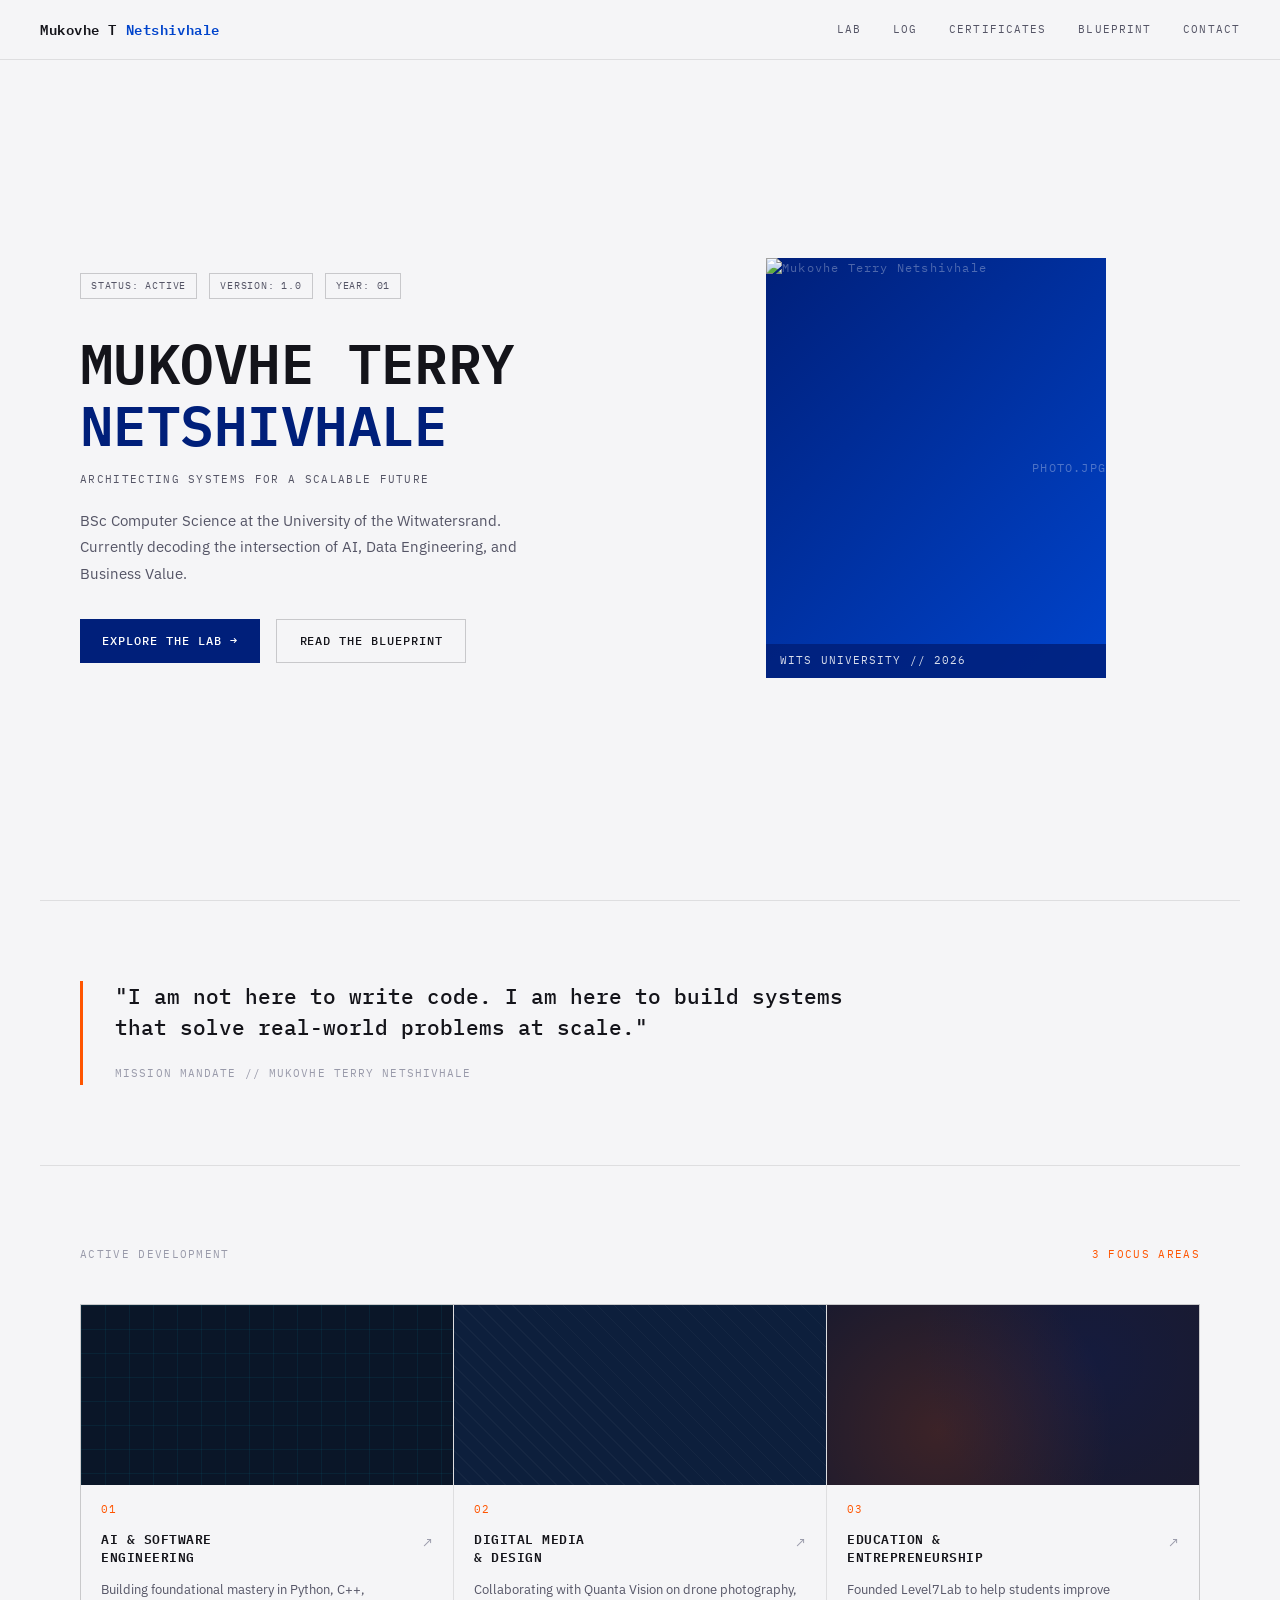
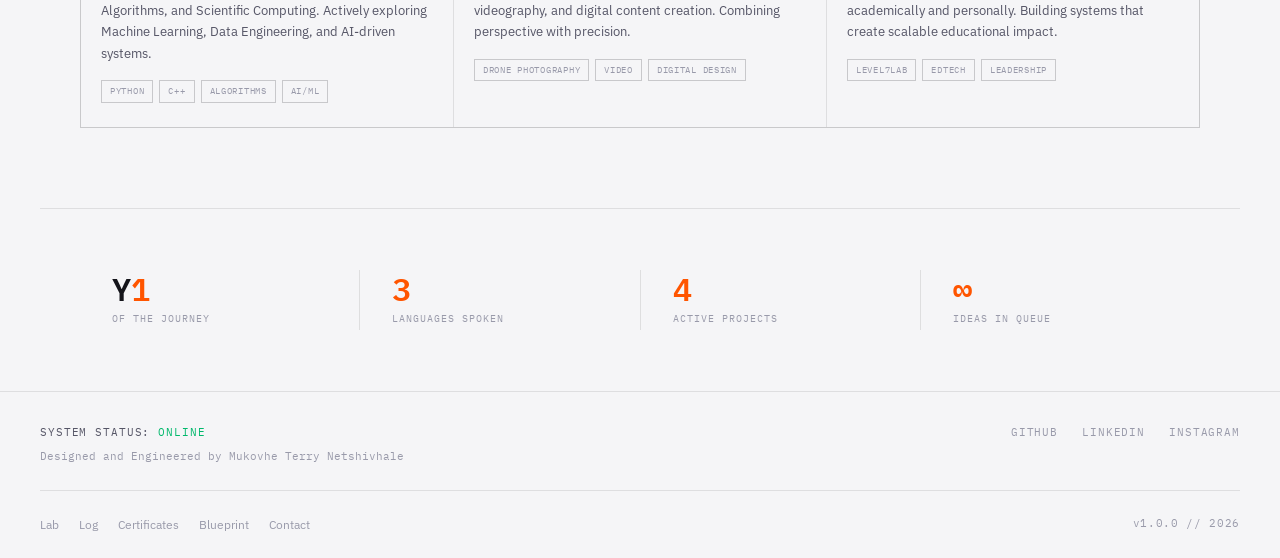
==== terrynets.github.io-main/index.html @ eef36e8f "Add files via upload" ====
<!DOCTYPE html>
<html lang="en">
<head>
<meta charset="UTF-8"/>
<meta name="viewport" content="width=device-width, initial-scale=1.0"/>
<title>Mukovhe Terry Netshivhale | Computer Science Student at Wits | AI &amp; Systems</title>
<meta name="description" content="Mukovhe Terry Netshivhale is a BSc Computer Science student at Wits University (Johannesburg) working on AI, data engineering and software engineering, and founder of the education initiative Level7Lab. Portfolio, certificates and projects."/>
<meta name="author" content="Mukovhe Terry Netshivhale"/>
<meta name="robots" content="index,follow,max-image-preview:large,max-snippet:-1,max-video-preview:-1"/>
<link rel="canonical" href="https://terrynets.github.io/"/>
<link rel="icon" href="favicon.svg" type="image/svg+xml"/>
<link rel="icon" href="favicon.ico" sizes="48x48"/>
<meta property="og:type" content="profile"/>
<meta property="og:site_name" content="Mukovhe Terry Netshivhale"/>
<meta property="og:title" content="Mukovhe Terry Netshivhale | Computer Science Student at Wits | AI &amp; Systems"/>
<meta property="og:description" content="Mukovhe Terry Netshivhale is a BSc Computer Science student at Wits University (Johannesburg) working on AI, data engineering and software engineering, and founder of the education initiative Level7Lab. Portfolio, certificates and projects."/>
<meta property="og:url" content="https://terrynets.github.io/"/>
<meta property="og:image" content="https://i.imgur.com/zWP3Snd.jpeg"/>
<meta property="og:image:alt" content="Portrait of Mukovhe Terry Netshivhale"/>
<meta property="og:locale" content="en_ZA"/>
<meta name="twitter:card" content="summary"/>
<meta name="twitter:title" content="Mukovhe Terry Netshivhale | Computer Science Student at Wits | AI &amp; Systems"/>
<meta name="twitter:description" content="Mukovhe Terry Netshivhale is a BSc Computer Science student at Wits University (Johannesburg) working on AI, data engineering and software engineering, and founder of the education initiative Level7Lab. Portfolio, certificates and projects."/>
<meta name="twitter:image" content="https://i.imgur.com/zWP3Snd.jpeg"/>
<script type="application/ld+json">
{
 "@context": "https://schema.org",
 "@graph": [
  {
   "@type": "WebSite",
   "@id": "https://terrynets.github.io/#website",
   "url": "https://terrynets.github.io/",
   "name": "Mukovhe Terry Netshivhale",
   "alternateName": [
    "terrynets",
    "Mukovhe Netshivhale"
   ],
   "inLanguage": "en",
   "publisher": {
    "@id": "https://terrynets.github.io/#person"
   },
   "author": {
    "@id": "https://terrynets.github.io/#person"
   }
  },
  {
   "@type": "ProfilePage",
   "@id": "https://terrynets.github.io/#webpage",
   "url": "https://terrynets.github.io/",
   "name": "Mukovhe Terry Netshivhale | Computer Science Student at Wits | AI & Systems",
   "dateModified": "2026-11-08",
   "isPartOf": {
    "@id": "https://terrynets.github.io/#website"
   },
   "mainEntity": {
    "@id": "https://terrynets.github.io/#person"
   },
   "inLanguage": "en"
  },
  {
   "@type": "Person",
   "@id": "https://terrynets.github.io/#person",
   "name": "Mukovhe Terry Netshivhale",
   "givenName": "Mukovhe",
   "additionalName": "Terry",
   "familyName": "Netshivhale",
   "alternateName": [
    "Mukovhe Netshivhale",
    "Terry Netshivhale",
    "Mukovhe T Netshivhale",
    "terrynets"
   ],
   "url": "https://terrynets.github.io/",
   "image": "https://i.imgur.com/zWP3Snd.jpeg",
   "email": "mailto:terrynets.m@outlook.com",
   "jobTitle": "Computer Science student and founder of Level7Lab",
   "description": "Mukovhe Terry Netshivhale is a BSc Computer Science student at the University of the Witwatersrand (Wits), Johannesburg, focused on AI, data engineering, software engineering and educational technology. He is the founder of Level7Lab.",
   "homeLocation": {
    "@type": "Place",
    "address": {
     "@type": "PostalAddress",
     "addressLocality": "Johannesburg",
     "addressCountry": "ZA"
    }
   },
   "nationality": {
    "@type": "Country",
    "name": "South Africa"
   },
   "knowsLanguage": [
    "English",
    "Setswana"
   ],
   "alumniOf": [
    {
     "@type": "CollegeOrUniversity",
     "name": "University of the Witwatersrand",
     "alternateName": "Wits University",
     "url": "https://www.wits.ac.za/"
    },
    {
     "@type": "HighSchool",
     "name": "Meriti Secondary School"
    }
   ],
   "knowsAbout": [
    "Artificial intelligence",
    "Machine learning",
    "Data engineering",
    "Python",
    "C++",
    "Algorithms",
    "Scientific computing",
    "Prompt engineering",
    "Educational technology",
    "Entrepreneurship",
    "Drone photography",
    "Videography",
    "Digital design"
   ],
   "sameAs": [
    "https://www.linkedin.com/in/mukovhe-netshivhale-447b65428/",
    "https://github.com/terrynets",
    "https://instagram.com/terrynets"
   ],
   "worksFor": {
    "@id": "https://terrynets.github.io/#level7lab"
   }
  },
  {
   "@type": "Organization",
   "@id": "https://terrynets.github.io/#level7lab",
   "name": "Level7Lab",
   "url": "https://level7labs.tech/",
   "description": "An educational and motivational initiative founded by Mukovhe Terry Netshivhale to help students improve academically and personally.",
   "founder": {
    "@id": "https://terrynets.github.io/#person"
   },
   "sameAs": [
    "https://tiktok.com/@level7lab"
   ]
  }
 ]
}
</script>
<link rel="preconnect" href="https://fonts.googleapis.com">
<link rel="preconnect" href="https://fonts.gstatic.com" crossorigin>
<link href="https://fonts.googleapis.com/css2?family=IBM+Plex+Mono:wght@300;400;500;600&family=IBM+Plex+Sans:wght@300;400;500;600&display=swap" rel="stylesheet">
<link rel="stylesheet" href="style.css"/>
</head>
<body>

<nav class="nav">
  <a href="index.html" class="nav-brand">Mukovhe T <span>Netshivhale</span></a>
  <div class="nav-links">
    <a href="lab.html" class="nav-link">LAB</a>
    <a href="log.html" class="nav-link">LOG</a>
    <a href="certificates.html" class="nav-link">CERTIFICATES</a>
    <a href="blueprint.html" class="nav-link">BLUEPRINT</a>
    <a href="contact.html" class="nav-link">CONTACT</a>
  </div>
  <button class="mobile-toggle" onclick="toggleMenu()">☰</button>
</nav>
<div class="mobile-menu" id="mobileMenu">
  <a href="lab.html">LAB</a>
  <a href="log.html">LOG</a>
  <a href="certificates.html">CERTIFICATES</a>
  <a href="blueprint.html">BLUEPRINT</a>
  <a href="contact.html">CONTACT</a>
</div>

<main>
  <!-- HERO -->
  <section class="hero">
    <div class="hero-left">
      <div class="status-bar">
        <span class="status-tag">STATUS: ACTIVE</span>
        <span class="status-tag">VERSION: 1.0</span>
        <span class="status-tag">YEAR: 01</span>
      </div>
      <h1 class="hero-name">
        MUKOVHE TERRY<br>
        <span class="name-accent">NETSHIVHALE</span>
      </h1>
      <p class="hero-tagline">ARCHITECTING SYSTEMS FOR A SCALABLE FUTURE</p>
      <p class="hero-desc">BSc Computer Science at the University of the Witwatersrand. Currently decoding the intersection of AI, Data Engineering, and Business Value.</p>
      <div class="hero-ctas">
        <a href="lab.html" class="btn-primary">EXPLORE THE LAB →</a>
        <a href="blueprint.html" class="btn-outline">READ THE BLUEPRINT</a>
      </div>
    </div>
    <div class="hero-right">
      <div class="photo-frame">
        <img src="https://i.imgur.com/zWP3Snd.jpeg" alt="Mukovhe Terry Netshivhale" class="hero-photo" onerror="this.parentElement.classList.add('photo-placeholder')"/>
        <div class="photo-label">WITS UNIVERSITY // 2026</div>
      </div>
    </div>
  </section>

  <!-- MISSION -->
  <section class="mission reveal">
    <div class="mission-quote">
      <blockquote>"I am not here to write code. I am here to build systems that solve real-world problems at scale."</blockquote>
      <cite>MISSION MANDATE // MUKOVHE TERRY NETSHIVHALE</cite>
    </div>
  </section>

  <!-- FOCUS AREAS -->
  <section class="focus reveal">
    <div class="section-header">
      <span class="section-label">ACTIVE DEVELOPMENT</span>
      <span class="section-label orange">3 FOCUS AREAS</span>
    </div>
    <div class="focus-grid">
      <div class="focus-card">
        <div class="focus-img" style="background-image: url('./images/ai-engineering.jpg'); background-size: cover; background-position: center; background-color: #0a1628;">
          <div class="circuit-bg"></div>
        </div>
        <div class="focus-num orange">01</div>
        <div class="focus-content">
          <div class="focus-title-row">
            <h3>AI &amp; SOFTWARE<br>ENGINEERING</h3>
            <span class="arrow">↗</span>
          </div>
          <p>Building foundational mastery in Python, C++, Algorithms, and Scientific Computing. Actively exploring Machine Learning, Data Engineering, and AI-driven systems.</p>
          <div class="tags">
            <span class="tag">PYTHON</span>
            <span class="tag">C++</span>
            <span class="tag">ALGORITHMS</span>
            <span class="tag">AI/ML</span>
          </div>
        </div>
      </div>
      <div class="focus-card">
        <div class="focus-img" style="background-image: url('./images/digital-media.jpg'); background-size: cover; background-position: center; background-color: #0d1f3c;">
          <div class="grid-bg"></div>
        </div>
        <div class="focus-num orange">02</div>
        <div class="focus-content">
          <div class="focus-title-row">
            <h3>DIGITAL MEDIA<br>&amp; DESIGN</h3>
            <span class="arrow">↗</span>
          </div>
          <p>Collaborating with Quanta Vision on drone photography, videography, and digital content creation. Combining perspective with precision.</p>
          <div class="tags">
            <span class="tag">DRONE PHOTOGRAPHY</span>
            <span class="tag">VIDEO</span>
            <span class="tag">DIGITAL DESIGN</span>
          </div>
        </div>
      </div>
      <div class="focus-card">
        <div class="focus-img" style="background-image: url('./images/education-entrepreneurship.jpg'); background-size: cover; background-position: center; background-color: #1a1a2e;">
          <div class="network-bg"></div>
        </div>
        <div class="focus-num orange">03</div>
        <div class="focus-content">
          <div class="focus-title-row">
            <h3>EDUCATION &amp;<br>ENTREPRENEURSHIP</h3>
            <span class="arrow">↗</span>
          </div>
          <p>Founded Level7Lab to help students improve academically and personally. Building systems that create scalable educational impact.</p>
          <div class="tags">
            <span class="tag">LEVEL7LAB</span>
            <span class="tag">EDTECH</span>
            <span class="tag">LEADERSHIP</span>
          </div>
        </div>
      </div>
    </div>
  </section>

  <!-- QUICK STATS -->
  <section class="stats reveal">
    <div class="stat-item">
      <div class="stat-num">Y<span class="orange">1</span></div>
      <div class="stat-label">OF THE JOURNEY</div>
    </div>
    <div class="stat-divider"></div>
    <div class="stat-item">
      <div class="stat-num"><span class="orange">3</span></div>
      <div class="stat-label">LANGUAGES SPOKEN</div>
    </div>
    <div class="stat-divider"></div>
    <div class="stat-item">
      <div class="stat-num"><span class="orange">4</span></div>
      <div class="stat-label">ACTIVE PROJECTS</div>
    </div>
    <div class="stat-divider"></div>
    <div class="stat-item">
      <div class="stat-num"><span class="orange">∞</span></div>
      <div class="stat-label">IDEAS IN QUEUE</div>
    </div>
  </section>
</main>

<footer class="footer">
  <div class="footer-top">
    <div class="footer-status">
      <span class="system-status">SYSTEM STATUS: <span class="online">ONLINE</span></span>
      <span class="footer-credit">Designed and Engineered by Mukovhe Terry Netshivhale</span>
    </div>
    <div class="footer-socials">
      <a href="https://github.com/terrynets" target="_blank" rel="noopener">GITHUB</a>
      <a href="https://www.linkedin.com/in/mukovhe-netshivhale-447b65428/" target="_blank" rel="noopener">LINKEDIN</a>
      <a href="https://instagram.com/terrynets" target="_blank" rel="noopener">INSTAGRAM</a>
    </div>
  </div>
  <div class="footer-bottom">
    <div class="footer-nav">
      <a href="lab.html">Lab</a>
      <a href="log.html">Log</a>
      <a href="certificates.html">Certificates</a>
      <a href="blueprint.html">Blueprint</a>
      <a href="contact.html">Contact</a>
    </div>
    <span class="footer-version">v1.0.0 // 2026</span>
  </div>
</footer>

<script src="main.js"></script>
</body>
</html>
---- terrynets.github.io-main/style.css ----
/* ==========================================
   MTN // DIGITAL HEADQUARTERS — STYLESHEET
   Terry Netshivhale · terrynets.github.io
   ========================================== */

:root {
  --bg: #f5f5f7;
  --surface: #ffffff;
  --surface2: #eef0f3;
  --border: rgba(20,20,26,0.1);
  --border-strong: rgba(20,20,26,0.2);
  --text: #14141a;
  --text-muted: #555566;
  --text-dim: #999aaa;
  --orange: #ff5500;
  --blue: #001f7a;
  --blue-mid: #0044cc;
  --green: #00b86b;
  --font-mono: 'IBM Plex Mono', monospace;
  --font-sans: 'IBM Plex Sans', sans-serif;
}

*, *::before, *::after { box-sizing: border-box; margin: 0; padding: 0; }
html { scroll-behavior: smooth; }

body {
  background: var(--bg);
  color: var(--text);
  font-family: var(--font-sans);
  font-size: 16px;
  line-height: 1.6;
  overflow-x: hidden;
}

/* ========== NAV ========== */
.nav {
  position: fixed;
  top: 0; left: 0; right: 0;
  z-index: 100;
  background: rgba(245,245,247,0.92);
  backdrop-filter: blur(12px);
  border-bottom: 1px solid var(--border);
  padding: 0 2.5rem;
  height: 60px;
  display: flex;
  align-items: center;
  justify-content: space-between;
}

.nav-brand {
  font-family: var(--font-mono);
  font-size: 14px;
  font-weight: 600;
  color: var(--text);
  text-decoration: none;
  letter-spacing: 0.04em;
}
.nav-brand span { color: var(--blue-mid); }

.nav-links {
  display: flex;
  gap: 2rem;
  list-style: none;
}

.nav-link {
  font-family: var(--font-mono);
  font-size: 11px;
  color: var(--text-muted);
  text-decoration: none;
  letter-spacing: 0.1em;
  transition: color 0.2s;
}
.nav-link:hover, .nav-link.active { color: var(--text); }
.nav-link.active { border-bottom: 2px solid var(--orange); padding-bottom: 2px; }

.mobile-toggle {
  display: none;
  background: none;
  border: none;
  font-size: 20px;
  cursor: pointer;
  color: var(--text);
}

.mobile-menu {
  display: none;
  position: fixed;
  top: 60px; left: 0; right: 0;
  background: var(--surface);
  border-bottom: 1px solid var(--border);
  padding: 1.5rem 2.5rem;
  flex-direction: column;
  gap: 1.25rem;
  z-index: 99;
}
.mobile-menu.open { display: flex; }
.mobile-menu a {
  font-family: var(--font-mono);
  font-size: 13px;
  color: var(--text-muted);
  text-decoration: none;
  letter-spacing: 0.1em;
}

/* ========== HERO ========== */
.hero {
  min-height: 100vh;
  padding: 100px 2.5rem 4rem;
  max-width: 1200px;
  margin: 0 auto;
  display: grid;
  grid-template-columns: 1fr 1fr;
  gap: 4rem;
  align-items: center;
}

.status-bar {
  display: flex;
  gap: 0.75rem;
  flex-wrap: wrap;
  margin-bottom: 2rem;
}
.status-tag {
  font-family: var(--font-mono);
  font-size: 10px;
  padding: 4px 10px;
  border: 1px solid var(--border-strong);
  color: var(--text-muted);
  letter-spacing: 0.08em;
}

.hero-name {
  font-family: var(--font-mono);
  font-size: clamp(2rem, 5vw, 3.5rem);
  font-weight: 600;
  line-height: 1.1;
  letter-spacing: -0.01em;
  margin-bottom: 1rem;
}
.name-accent { color: var(--blue); }

.hero-tagline {
  font-family: var(--font-mono);
  font-size: 11px;
  color: var(--text-muted);
  letter-spacing: 0.12em;
  margin-bottom: 1.25rem;
}

.hero-desc {
  font-size: 15px;
  color: var(--text-muted);
  line-height: 1.75;
  max-width: 480px;
  margin-bottom: 2rem;
}

.hero-ctas {
  display: flex;
  gap: 1rem;
  flex-wrap: wrap;
}

.btn-primary {
  display: inline-flex;
  align-items: center;
  padding: 0.7rem 1.4rem;
  background: var(--blue);
  color: #fff;
  font-family: var(--font-mono);
  font-size: 12px;
  font-weight: 500;
  letter-spacing: 0.08em;
  text-decoration: none;
  border: none;
  cursor: pointer;
  transition: all 0.2s;
}
.btn-primary:hover { background: var(--blue-mid); transform: translateY(-2px); }

.btn-outline {
  display: inline-flex;
  align-items: center;
  padding: 0.7rem 1.4rem;
  background: transparent;
  color: var(--text);
  font-family: var(--font-mono);
  font-size: 12px;
  font-weight: 500;
  letter-spacing: 0.08em;
  text-decoration: none;
  border: 1px solid var(--border-strong);
  transition: all 0.2s;
}
.btn-outline:hover { border-color: var(--blue); color: var(--blue); }

/* PHOTO */
.hero-right { display: flex; justify-content: center; }
.photo-frame {
  position: relative;
  width: 340px;
  max-width: 100%;
}
.hero-photo {
  width: 100%;
  height: 420px;
  object-fit: cover;
  object-position: top;
  display: block;
  filter: grayscale(10%);
}
.photo-placeholder {
  width: 340px;
  height: 420px;
  background: linear-gradient(135deg, var(--blue), #0044cc);
  display: flex;
  align-items: center;
  justify-content: center;
  color: rgba(255,255,255,0.3);
  font-family: var(--font-mono);
  font-size: 12px;
  letter-spacing: 0.1em;
}
.photo-placeholder::after { content: 'PHOTO.JPG'; }
.photo-label {
  position: absolute;
  bottom: 0; left: 0; right: 0;
  background: rgba(0,31,122,0.85);
  color: rgba(255,255,255,0.85);
  font-family: var(--font-mono);
  font-size: 11px;
  letter-spacing: 0.1em;
  padding: 8px 14px;
}

/* ========== MISSION ========== */
.mission {
  border-top: 1px solid var(--border);
  padding: 5rem 2.5rem;
  max-width: 1200px;
  margin: 0 auto;
}
.mission-quote {
  border-left: 3px solid var(--orange);
  padding-left: 2rem;
  max-width: 800px;
}
.mission-quote blockquote {
  font-family: var(--font-mono);
  font-size: clamp(1rem, 2.5vw, 1.3rem);
  font-weight: 500;
  line-height: 1.5;
  color: var(--text);
  margin-bottom: 1rem;
}
.mission-quote cite {
  font-family: var(--font-mono);
  font-size: 11px;
  color: var(--text-dim);
  letter-spacing: 0.1em;
  font-style: normal;
}

/* ========== FOCUS ========== */
.focus {
  border-top: 1px solid var(--border);
  padding: 5rem 2.5rem;
  max-width: 1200px;
  margin: 0 auto;
}
.section-header {
  display: flex;
  justify-content: space-between;
  align-items: center;
  margin-bottom: 2.5rem;
}
.section-label {
  font-family: var(--font-mono);
  font-size: 11px;
  color: var(--text-dim);
  letter-spacing: 0.12em;
}
.section-label.orange { color: var(--orange); }

.focus-grid {
  display: grid;
  grid-template-columns: repeat(3, 1fr);
  gap: 1px;
  background: var(--border);
  border: 1px solid var(--border);
}

.focus-card {
  background: var(--bg);
  transition: background 0.2s;
  overflow: hidden;
}
.focus-card:hover { background: var(--surface); }

.focus-img {
  height: 180px;
  position: relative;
  overflow: hidden;
}
.circuit-bg {
  position: absolute;
  inset: 0;
  background-image:
    linear-gradient(rgba(0,229,255,0.06) 1px, transparent 1px),
    linear-gradient(90deg, rgba(0,229,255,0.06) 1px, transparent 1px);
  background-size: 24px 24px;
}
.grid-bg {
  position: absolute;
  inset: 0;
  background-image: repeating-linear-gradient(
    45deg, rgba(255,255,255,0.03) 0px, rgba(255,255,255,0.03) 1px,
    transparent 1px, transparent 12px
  );
}
.network-bg {
  position: absolute;
  inset: 0;
  background: radial-gradient(circle at 30% 70%, rgba(255,85,0,0.15) 0%, transparent 60%),
              radial-gradient(circle at 70% 30%, rgba(0,31,122,0.2) 0%, transparent 60%);
}

.focus-num {
  font-family: var(--font-mono);
  font-size: 11px;
  letter-spacing: 0.1em;
  padding: 1rem 1.25rem 0;
}
.focus-content { padding: 0.75rem 1.25rem 1.5rem; }
.focus-title-row {
  display: flex;
  justify-content: space-between;
  align-items: flex-start;
  margin-bottom: 0.75rem;
}
.focus-title-row h3 {
  font-family: var(--font-mono);
  font-size: 13px;
  font-weight: 600;
  letter-spacing: 0.04em;
  line-height: 1.4;
}
.arrow { color: var(--text-dim); font-size: 14px; margin-top: 2px; }
.focus-card:hover .arrow { color: var(--orange); }
.focus-content p {
  font-size: 13px;
  color: var(--text-muted);
  line-height: 1.65;
  margin-bottom: 1rem;
}

/* TAGS */
.tags { display: flex; flex-wrap: wrap; gap: 6px; }
.tag {
  font-family: var(--font-mono);
  font-size: 9px;
  padding: 3px 8px;
  border: 1px solid var(--border-strong);
  color: var(--text-dim);
  letter-spacing: 0.08em;
}

/* ========== STATS ========== */
.stats {
  border-top: 1px solid var(--border);
  padding: 3rem 2.5rem;
  max-width: 1200px;
  margin: 0 auto;
  display: flex;
  align-items: center;
  gap: 0;
}
.stat-item { flex: 1; padding: 1rem 2rem; }
.stat-divider { width: 1px; height: 60px; background: var(--border); }
.stat-num {
  font-family: var(--font-mono);
  font-size: 2rem;
  font-weight: 600;
  line-height: 1;
  margin-bottom: 0.4rem;
}
.stat-label {
  font-family: var(--font-mono);
  font-size: 10px;
  color: var(--text-dim);
  letter-spacing: 0.1em;
}

/* ========== PAGE COMMON ========== */
.page-main {
  padding-top: 80px;
  max-width: 1200px;
  margin: 0 auto;
  padding-left: 2.5rem;
  padding-right: 2.5rem;
  padding-bottom: 5rem;
}
.page-header {
  padding: 4rem 0 3rem;
  border-bottom: 1px solid var(--border);
  margin-bottom: 3rem;
}
.page-eyebrow {
  font-family: var(--font-mono);
  font-size: 11px;
  color: var(--orange);
  letter-spacing: 0.12em;
  margin-bottom: 0.75rem;
}
.page-title {
  font-family: var(--font-mono);
  font-size: clamp(2rem, 5vw, 3.5rem);
  font-weight: 600;
  letter-spacing: -0.01em;
  margin-bottom: 1rem;
}
.page-sub {
  font-size: 15px;
  color: var(--text-muted);
  max-width: 560px;
  line-height: 1.7;
}

/* ========== PROJECTS (LAB) ========== */
.projects {
  display: grid;
  grid-template-columns: 1fr 1fr;
  gap: 1px;
  background: var(--border);
  border: 1px solid var(--border);
  margin-bottom: 4rem;
}
.project-card {
  background: var(--bg);
  padding: 2rem;
  transition: background 0.2s;
}
.project-card:hover { background: var(--surface); }
.project-top {
  display: flex;
  align-items: center;
  gap: 8px;
  margin-bottom: 1rem;
}
.project-lang {
  font-family: var(--font-mono);
  font-size: 10px;
  letter-spacing: 0.1em;
  font-weight: 600;
}
.project-dot { color: var(--text-dim); }
.project-status {
  font-family: var(--font-mono);
  font-size: 10px;
  letter-spacing: 0.08em;
}
.project-status.in-progress { color: var(--text-dim); }
.project-status.active { color: var(--green); }
.project-arrow { margin-left: auto; color: var(--text-dim); font-size: 14px; }
.project-card:hover .project-arrow { color: var(--orange); }
.project-name {
  font-family: var(--font-mono);
  font-size: 14px;
  font-weight: 600;
  letter-spacing: 0.04em;
  margin-bottom: 0.75rem;
}
.project-desc {
  font-size: 13px;
  color: var(--text-muted);
  line-height: 1.65;
}

/* QUEUED */
.coming-next { margin-top: 1rem; }
.queued-list {
  border: 1px solid var(--border);
}
.queued-item {
  display: flex;
  align-items: center;
  gap: 1.5rem;
  padding: 1.1rem 1.5rem;
  border-bottom: 1px solid var(--border);
  transition: background 0.2s;
}
.queued-item:last-child { border-bottom: none; }
.queued-item:hover { background: var(--surface); }
.queued-num {
  font-family: var(--font-mono);
  font-size: 11px;
  color: var(--text-dim);
  min-width: 24px;
}
.queued-name {
  font-family: var(--font-mono);
  font-size: 13px;
  font-weight: 500;
  flex: 1;
}
.queued-tag {
  font-family: var(--font-mono);
  font-size: 10px;
  color: var(--text-dim);
  letter-spacing: 0.08em;
  padding: 2px 8px;
  border: 1px solid var(--border);
}

/* ========== LOG ========== */
.log-entries { display: flex; flex-direction: column; }
.log-entry {
  display: grid;
  grid-template-columns: 140px 1fr;
  gap: 2rem;
  padding: 2rem 0;
  border-bottom: 1px solid var(--border);
}
.log-entry:first-child { border-top: 1px solid var(--border); }
.log-date {
  font-family: var(--font-mono);
  font-size: 11px;
  color: var(--text-dim);
  letter-spacing: 0.08em;
  padding-top: 4px;
}
.log-title {
  font-family: var(--font-mono);
  font-size: 14px;
  font-weight: 600;
  letter-spacing: 0.02em;
  margin-bottom: 0.6rem;
}
.log-text {
  font-size: 14px;
  color: var(--text-muted);
  line-height: 1.75;
  margin-bottom: 0.75rem;
}

/* ========== BLUEPRINT ========== */
.blueprint-section { display: flex; flex-direction: column; gap: 2.5rem; }
.bp-block {
  border: 1px solid var(--border);
}
.bp-header {
  display: flex;
  justify-content: space-between;
  align-items: center;
  padding: 1rem 1.5rem;
  border-bottom: 1px solid var(--border);
  background: var(--surface2);
}
.bp-label {
  font-family: var(--font-mono);
  font-size: 11px;
  color: var(--text-dim);
  letter-spacing: 0.1em;
}
.bp-label.blue { color: var(--blue-mid); }
.module-list { }
.module-item {
  display: flex;
  align-items: center;
  padding: 0.9rem 1.5rem;
  border-bottom: 1px solid var(--border);
  gap: 1.25rem;
  transition: background 0.15s;
}
.module-item:last-child { border-bottom: none; }
.module-item:hover { background: var(--surface); }
.mod-num {
  font-family: var(--font-mono);
  font-size: 11px;
  color: var(--text-dim);
  min-width: 28px;
}
.mod-name {
  font-size: 14px;
  color: var(--text);
  flex: 1;
}
.mod-status {
  font-family: var(--font-mono);
  font-size: 10px;
  letter-spacing: 0.08em;
}
.mod-status.active { color: var(--orange); }
.mod-status.queued { color: var(--text-dim); }
.mod-status.exploring { color: var(--blue-mid); }

/* ========== CONTACT ========== */
.contact-section { }
.contact-grid {
  display: grid;
  grid-template-columns: 1fr 1fr;
  gap: 4rem;
  align-items: start;
}

.form-note {
  font-size: 13px;
  color: var(--text-muted);
  line-height: 1.7;
  margin-bottom: 1.75rem;
  padding: 1rem 1.25rem;
  border: 1px solid var(--border);
  background: var(--surface2);
  font-family: var(--font-mono);
}
.form-group { margin-bottom: 1.25rem; }
.form-label {
  display: block;
  font-family: var(--font-mono);
  font-size: 10px;
  color: var(--text-dim);
  letter-spacing: 0.1em;
  margin-bottom: 0.4rem;
}
.form-input {
  width: 100%;
  padding: 0.7rem 1rem;
  background: var(--surface);
  border: 1px solid var(--border-strong);
  color: var(--text);
  font-family: var(--font-sans);
  font-size: 14px;
  outline: none;
  transition: border-color 0.2s;
}
.form-input:focus { border-color: var(--blue); }
.form-select { appearance: none; cursor: pointer; }
.form-textarea { resize: vertical; min-height: 120px; }
.send-btn {
  width: 100%;
  justify-content: center;
  font-size: 13px;
  padding: 1rem;
  margin-top: 0.5rem;
}
.form-disclaimer {
  font-family: var(--font-mono);
  font-size: 10px;
  color: var(--text-dim);
  line-height: 1.6;
  margin-top: 0.75rem;
  letter-spacing: 0.04em;
}

.contact-links {
  border: 1px solid var(--border);
  margin-bottom: 1.5rem;
}
.contact-link-item {
  display: flex;
  align-items: center;
  justify-content: space-between;
  padding: 1.1rem 1.5rem;
  border-bottom: 1px solid var(--border);
  text-decoration: none;
  color: var(--text);
  transition: background 0.2s;
}
.contact-link-item:last-child { border-bottom: none; }
.contact-link-item:hover { background: var(--surface2); }
.cl-label {
  font-family: var(--font-mono);
  font-size: 10px;
  color: var(--text-dim);
  letter-spacing: 0.08em;
  margin-bottom: 3px;
}
.cl-value {
  font-size: 14px;
  font-weight: 500;
}
.cl-arrow {
  font-size: 14px;
  color: var(--text-dim);
  transition: transform 0.2s, color 0.2s;
}
.contact-link-item:hover .cl-arrow { transform: translate(3px,-3px); color: var(--orange); }

.availability-card {
  border: 1px solid var(--border);
  padding: 1.5rem;
  background: var(--surface);
}
.av-label {
  font-family: var(--font-mono);
  font-size: 10px;
  color: var(--text-dim);
  letter-spacing: 0.1em;
  margin-bottom: 1rem;
}
.av-status {
  font-size: 13px;
  color: var(--text-muted);
  margin-bottom: 0.5rem;
  font-family: var(--font-mono);
}

/* ========== FOOTER ========== */
.footer {
  border-top: 1px solid var(--border);
  padding: 2rem 2.5rem 1.5rem;
}
.footer-top {
  display: flex;
  justify-content: space-between;
  align-items: flex-start;
  margin-bottom: 1.5rem;
  padding-bottom: 1.5rem;
  border-bottom: 1px solid var(--border);
}
.system-status {
  display: block;
  font-family: var(--font-mono);
  font-size: 11px;
  color: var(--text-muted);
  letter-spacing: 0.08em;
  margin-bottom: 0.4rem;
}
.footer-credit {
  font-family: var(--font-mono);
  font-size: 11px;
  color: var(--text-dim);
  display: block;
}
.footer-socials {
  display: flex;
  gap: 1.5rem;
}
.footer-socials a {
  font-family: var(--font-mono);
  font-size: 11px;
  color: var(--text-dim);
  text-decoration: none;
  letter-spacing: 0.08em;
  transition: color 0.2s;
}
.footer-socials a:hover { color: var(--orange); }
.footer-bottom {
  display: flex;
  justify-content: space-between;
  align-items: center;
}
.footer-nav { display: flex; gap: 1.25rem; }
.footer-nav a {
  font-size: 12px;
  color: var(--text-dim);
  text-decoration: none;
  transition: color 0.2s;
}
.footer-nav a:hover { color: var(--text); }
.footer-version {
  font-family: var(--font-mono);
  font-size: 11px;
  color: var(--text-dim);
  letter-spacing: 0.06em;
}

/* ========== UTILITIES ========== */
.orange { color: var(--orange); }
.blue { color: var(--blue-mid); }
.online { color: var(--green); }

.reveal {
  opacity: 0;
  transform: translateY(24px);
  transition: opacity 0.6s ease, transform 0.6s ease;
}
.reveal.visible {
  opacity: 1;
  transform: translateY(0);
}

/* ========== RESPONSIVE ========== */
@media (max-width: 900px) {
  .hero { grid-template-columns: 1fr; gap: 2.5rem; padding-top: 90px; }
  .hero-right { order: -1; }
  .photo-frame { width: 100%; max-width: 340px; }
  .focus-grid { grid-template-columns: 1fr; }
  .projects { grid-template-columns: 1fr; }
  .contact-grid { grid-template-columns: 1fr; gap: 2rem; }
  .stats { flex-wrap: wrap; }
  .stat-divider { display: none; }
  .stat-item { min-width: 45%; }
}

@media (max-width: 640px) {
  .nav { padding: 0 1.25rem; }
  .nav-links { display: none; }
  .mobile-toggle { display: block; }
  .hero { padding: 80px 1.25rem 3rem; }
  .mission, .focus, .stats { padding-left: 1.25rem; padding-right: 1.25rem; }
  .page-main { padding-left: 1.25rem; padding-right: 1.25rem; }
  .log-entry { grid-template-columns: 1fr; gap: 0.5rem; }
  .footer { padding: 1.5rem 1.25rem; }
  .footer-top { flex-direction: column; gap: 1rem; }
  .bp-header { flex-direction: column; align-items: flex-start; gap: 4px; }
}
.project-photos {
  margin-top: 1rem;
}

.project-photos img {
  width: 100%;
  height: 200px;
  object-fit: cover;
  object-position: top;
}

/* ========== CERTIFICATES ========== */
.cert-summary {
  display: grid;
  grid-template-columns: repeat(4, 1fr);
  border: 1px solid var(--border);
  margin-bottom: 2.5rem;
}
.cert-stat { padding: 1.25rem 1.5rem; border-right: 1px solid var(--border); }
.cert-stat:last-child { border-right: none; }
.cert-stat-num {
  font-family: var(--font-mono);
  font-size: 26px;
  font-weight: 600;
  color: var(--blue-mid);
  line-height: 1.1;
}
.cert-stat-label {
  font-family: var(--font-mono);
  font-size: 10px;
  letter-spacing: 0.1em;
  color: var(--text-dim);
  margin-top: 4px;
}
.cert-grid { display: flex; flex-direction: column; gap: 2.5rem; }
.cert-card {
  display: grid;
  grid-template-columns: minmax(0, 1.1fr) minmax(0, 1fr);
  border: 1px solid var(--border);
  background: var(--surface);
}
.cert-image {
  display: block;
  position: relative;
  padding: 0;
  border: none;
  border-right: 1px solid var(--border);
  background: var(--surface2);
  cursor: zoom-in;
  overflow: hidden;
}
.cert-image img { display: block; width: 100%; height: 100%; object-fit: cover; transition: transform 0.4s; }
.cert-image:hover img { transform: scale(1.03); }
.cert-zoom {
  position: absolute;
  right: 10px; bottom: 10px;
  font-family: var(--font-mono);
  font-size: 10px;
  letter-spacing: 0.08em;
  background: var(--text);
  color: #fff;
  padding: 4px 8px;
}
.cert-info { padding: 2rem; display: flex; flex-direction: column; gap: 0.75rem; }
.cert-meta {
  display: flex; align-items: center; gap: 8px;
  font-family: var(--font-mono);
  font-size: 10px;
  letter-spacing: 0.1em;
  color: var(--text-dim);
}
.cert-score {
  font-family: var(--font-mono);
  font-size: 11px;
  font-weight: 600;
  color: var(--orange);
  letter-spacing: 0.06em;
}
.cert-title {
  font-family: var(--font-mono);
  font-size: 16px;
  font-weight: 600;
  letter-spacing: 0.02em;
  line-height: 1.35;
}
.cert-issuer { font-size: 13px; color: var(--text-muted); }
.cert-desc { font-size: 14px; color: var(--text-muted); line-height: 1.75; }
.cert-marks {
  border: 1px solid var(--border);
  font-family: var(--font-mono);
  font-size: 12px;
}
.cert-marks div {
  display: flex; justify-content: space-between;
  padding: 6px 12px;
  border-bottom: 1px solid var(--border);
}
.cert-marks div:last-child { border-bottom: none; }
.cert-marks span:last-child { font-weight: 600; }

.lightbox {
  position: fixed; inset: 0; z-index: 1000;
  background: rgba(10,10,16,0.92);
  display: none;
  align-items: center; justify-content: center;
  padding: 1.5rem;
  flex-direction: column; gap: 0.75rem;
  cursor: zoom-out;
}
.lightbox.open { display: flex; }
.lightbox img { max-width: 100%; max-height: 85vh; object-fit: contain; }
.lightbox-caption { font-family: var(--font-mono); font-size: 11px; letter-spacing: 0.08em; color: #ddd; text-align: center; }

@media (max-width: 900px) {
  .cert-card { grid-template-columns: 1fr; }
  .cert-image { border-right: none; border-bottom: 1px solid var(--border); }
  .cert-summary { grid-template-columns: repeat(2, 1fr); }
  .cert-stat:nth-child(2) { border-right: none; }
  .cert-stat:nth-child(-n+2) { border-bottom: 1px solid var(--border); }
}
@media (max-width: 640px) {
  .cert-info { padding: 1.25rem; }
}
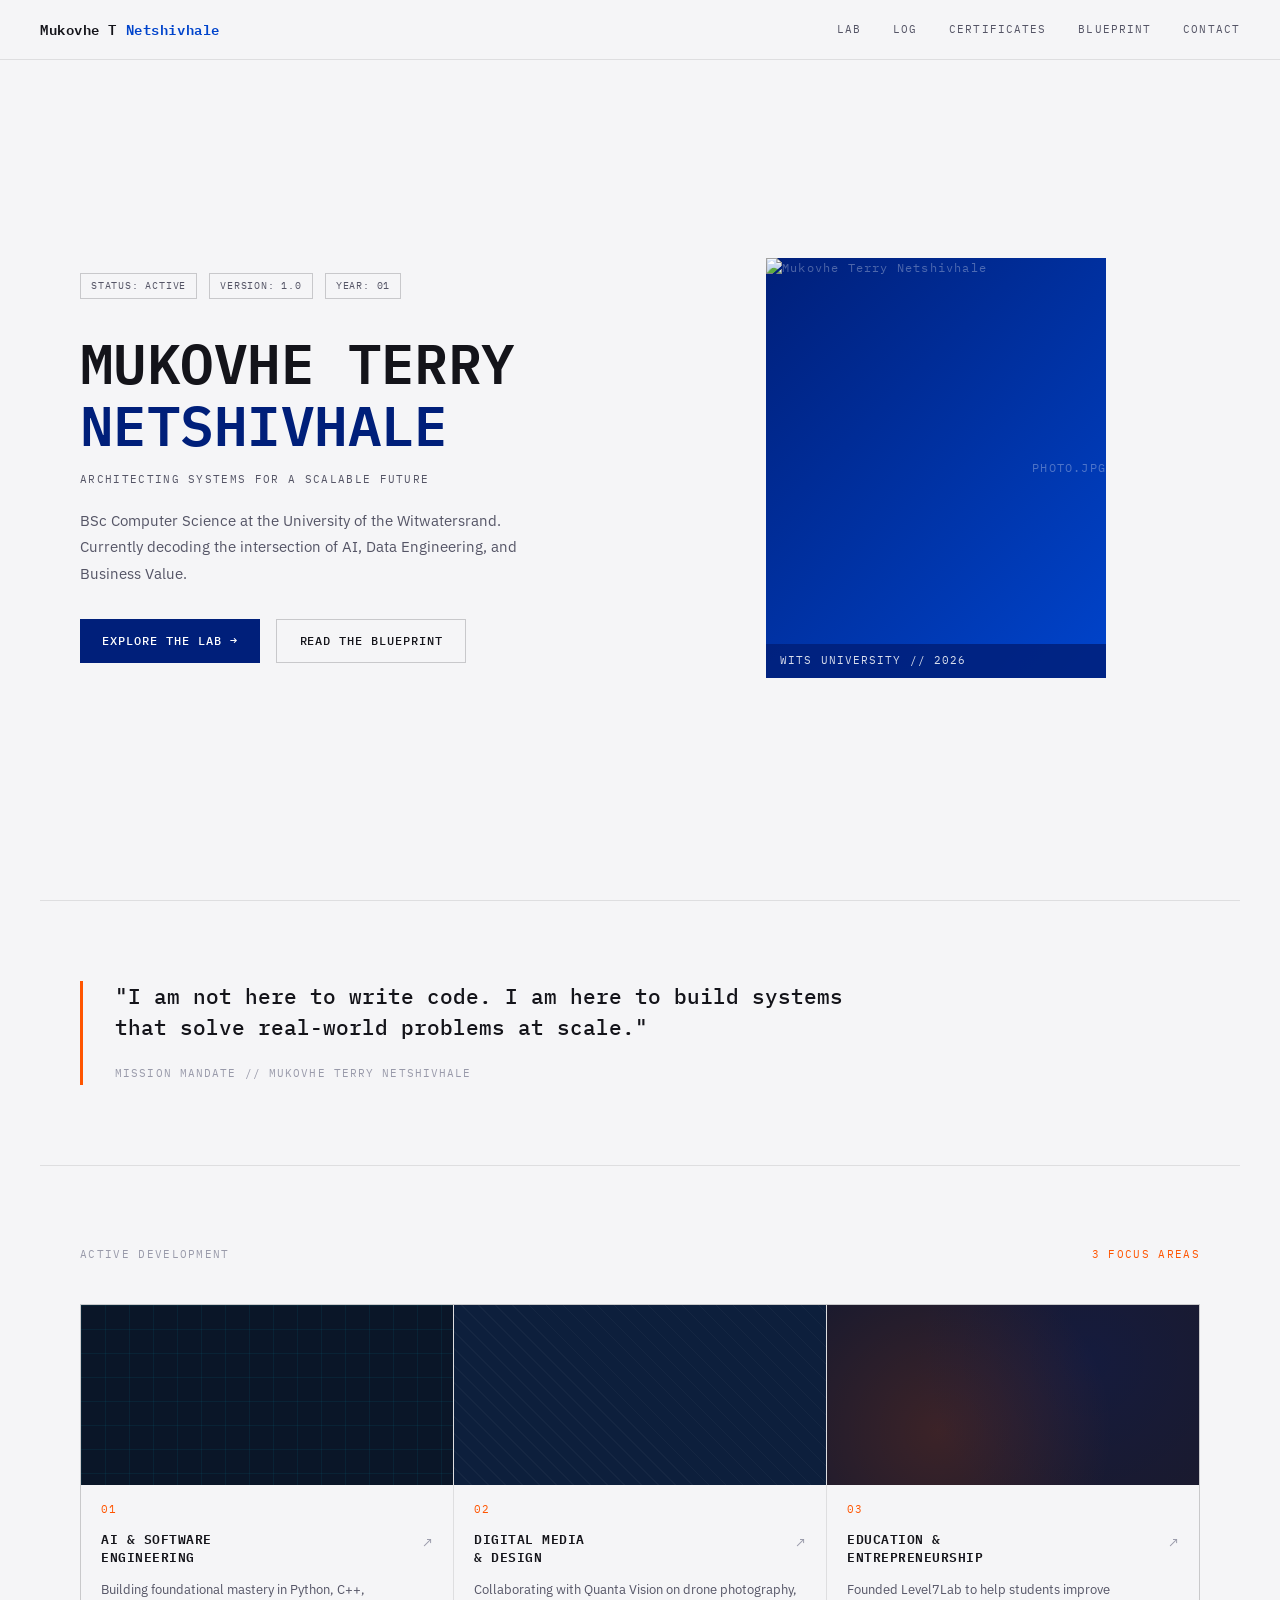
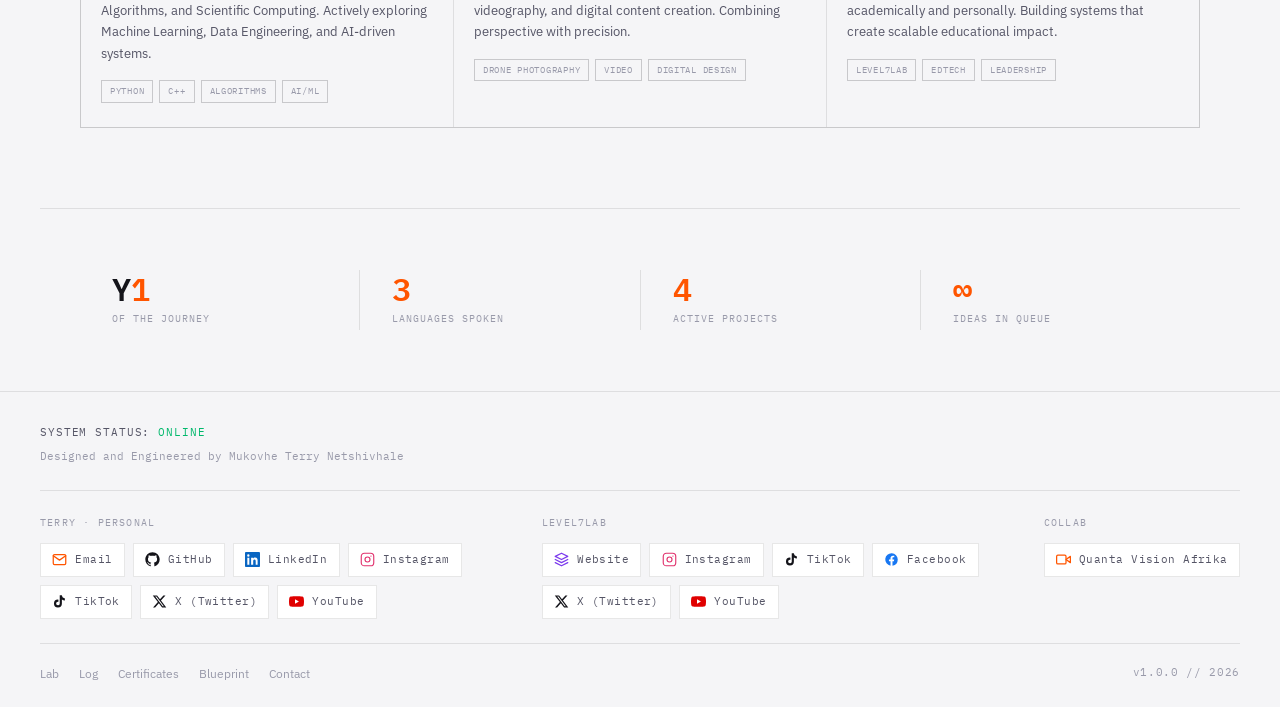
==== commit c6237193: "Add files via upload" ====
--- a/terrynets.github.io-main/index.html
+++ b/terrynets.github.io-main/index.html
@@ -119,9 +119,12 @@
     "Digital design"
    ],
    "sameAs": [
+    "https://github.com/terrynets",
     "https://www.linkedin.com/in/mukovhe-netshivhale-447b65428/",
-    "https://github.com/terrynets",
-    "https://instagram.com/terrynets"
+    "https://instagram.com/terrynets",
+    "https://tiktok.com/@terrynets",
+    "https://x.com/terrynets21",
+    "https://www.youtube.com/@Terrynets"
    ],
    "worksFor": {
     "@id": "https://terrynets.github.io/#level7lab"
@@ -137,7 +140,11 @@
     "@id": "https://terrynets.github.io/#person"
    },
    "sameAs": [
-    "https://tiktok.com/@level7lab"
+    "https://www.instagram.com/level7lab_/",
+    "https://tiktok.com/@level7lab",
+    "https://www.facebook.com/level7lab",
+    "https://x.com/level7lab",
+    "https://www.youtube.com/@Level7Labs"
    ]
   }
  ]
@@ -300,11 +307,28 @@
       <span class="system-status">SYSTEM STATUS: <span class="online">ONLINE</span></span>
       <span class="footer-credit">Designed and Engineered by Mukovhe Terry Netshivhale</span>
     </div>
-    <div class="footer-socials">
-      <a href="https://github.com/terrynets" target="_blank" rel="noopener">GITHUB</a>
-      <a href="https://www.linkedin.com/in/mukovhe-netshivhale-447b65428/" target="_blank" rel="noopener">LINKEDIN</a>
-      <a href="https://instagram.com/terrynets" target="_blank" rel="noopener">INSTAGRAM</a>
-    </div>
+  </div>
+  <div class="footer-links">
+      <div class="fl-group"><span class="fl-title">TERRY · PERSONAL</span><div class="fl-row">
+        <a class="fl-link brand-email" href="mailto:terrynets.m@outlook.com?subject=Let%27s%20Connect" title="Terry · Email: terrynets.m@outlook.com" aria-label="Terry · Email: terrynets.m@outlook.com"><svg class="ic" aria-hidden="true" focusable="false" viewBox="0 0 24 24" fill="none" stroke="currentColor" stroke-width="2" stroke-linecap="round" stroke-linejoin="round"><rect x="2" y="4" width="20" height="16" rx="2"/><polyline points="22 6 12 13 2 6"/></svg><span>Email</span></a>
+        <a class="fl-link brand-github" href="https://github.com/terrynets" target="_blank" rel="noopener" title="Terry · GitHub: @terrynets" aria-label="Terry · GitHub: @terrynets"><svg class="ic" aria-hidden="true" focusable="false" viewBox="0 0 24 24" fill="currentColor"> <path d="M12 .5C5.65.5.5 5.65.5 12c0 5.1 3.29 9.42 7.86 10.94.58.1.79-.25.79-.56v-2.03c-3.2.69-3.87-1.54-3.87-1.54-.53-1.34-1.29-1.7-1.29-1.7-1.05-.72.08-.7.08-.7 1.16.08 1.77 1.19 1.77 1.19 1.03 1.77 2.71 1.26 3.37.96.1-.75.4-1.26.73-1.55-2.56-.29-5.25-1.28-5.25-5.7 0-1.26.45-2.29 1.19-3.09-.12-.29-.52-1.46.11-3.05 0 0 .97-.31 3.18 1.18.92-.26 1.91-.38 2.89-.39.98.01 1.97.13 2.89.39 2.2-1.49 3.17-1.18 3.17-1.18.63 1.59.23 2.76.11 3.05.74.8 1.19 1.83 1.19 3.09 0 4.43-2.7 5.41-5.27 5.69.41.36.78 1.07.78 2.15v3.19c0 .31.21.67.8.56C20.21 21.42 23.5 17.1 23.5 12c0-6.35-5.15-11.5-11.5-11.5z"/> </svg><span>GitHub</span></a>
+        <a class="fl-link brand-linkedin" href="https://www.linkedin.com/in/mukovhe-netshivhale-447b65428/" target="_blank" rel="noopener" title="Terry · LinkedIn: Mukovhe Netshivhale" aria-label="Terry · LinkedIn: Mukovhe Netshivhale"><svg class="ic" aria-hidden="true" focusable="false" viewBox="0 0 24 24" fill="currentColor"> <path d="M20.447 20.452H17.11v-5.569c0-1.328-.024-3.037-1.851-3.037-1.853 0-2.136 1.445-2.136 2.939v5.667H9.785V9h3.2v1.561h.046c.447-.847 1.535-1.738 3.16-1.738 3.379 0 4.004 2.225 4.004 5.117v6.512zM5.337 7.433a1.875 1.875 0 1 1 0-3.75 1.875 1.875 0 0 1 0 3.75zm1.602 13.019H3.73V9h3.209v11.452zM22.225 0H1.771C.79 0 0 .774 0 1.729v20.542C0 23.227.79 24 1.771 24h20.451C23.2 24 24 23.227 24 22.271V1.729C24 .774 23.2 0 22.222 0h.003z"/> </svg><span>LinkedIn</span></a>
+        <a class="fl-link brand-instagram" href="https://instagram.com/terrynets" target="_blank" rel="noopener" title="Terry · Instagram: @terrynets" aria-label="Terry · Instagram: @terrynets"><svg class="ic" aria-hidden="true" focusable="false" viewBox="0 0 24 24" fill="none" stroke="currentColor" stroke-width="1.8" stroke-linecap="round" stroke-linejoin="round"> <rect x="2" y="2" width="20" height="20" rx="5" ry="5"/> <circle cx="12" cy="12" r="4"/> <circle cx="17.5" cy="6.5" r="1" fill="currentColor" stroke="none"/> </svg><span>Instagram</span></a>
+        <a class="fl-link brand-tiktok" href="https://tiktok.com/@terrynets" target="_blank" rel="noopener" title="Terry · TikTok: @terrynets" aria-label="Terry · TikTok: @terrynets"><svg class="ic" aria-hidden="true" focusable="false" viewBox="0 0 24 24" fill="currentColor"> <path d="M19.59 6.69a4.83 4.83 0 0 1-3.77-4.25V2h-3.45v13.67a2.89 2.89 0 0 1-2.88 2.5 2.89 2.89 0 0 1-2.89-2.89 2.89 2.89 0 0 1 2.89-2.89c.28 0 .54.04.79.1V9.01a6.32 6.32 0 0 0-.79-.05 6.34 6.34 0 0 0-6.34 6.34 6.34 6.34 0 0 0 6.34 6.34 6.34 6.34 0 0 0 6.33-6.34V8.69a8.18 8.18 0 0 0 4.78 1.52V6.76a4.85 4.85 0 0 1-1.01-.07z"/> </svg><span>TikTok</span></a>
+        <a class="fl-link brand-x" href="https://x.com/terrynets21" target="_blank" rel="noopener" title="Terry · X (Twitter): @terrynets21" aria-label="Terry · X (Twitter): @terrynets21"><svg class="ic" aria-hidden="true" focusable="false" viewBox="0 0 24 24" fill="currentColor"> <path d="M18.244 2.25h3.308l-7.227 8.26 8.502 11.24H16.17l-5.214-6.817L4.99 21.75H1.68l7.73-8.835L1.254 2.25H8.08l4.713 6.231zm-1.161 17.52h1.833L7.084 4.126H5.117z"/> </svg><span>X (Twitter)</span></a>
+        <a class="fl-link brand-youtube" href="https://www.youtube.com/@Terrynets" target="_blank" rel="noopener" title="Terry · YouTube: @Terrynets" aria-label="Terry · YouTube: @Terrynets"><svg class="ic" aria-hidden="true" focusable="false" viewBox="0 0 24 24" fill="currentColor"> <path d="M23.5 6.2a3.02 3.02 0 0 0-2.12-2.14C19.5 3.5 12 3.5 12 3.5s-7.5 0-9.38.56A3.02 3.02 0 0 0 .5 6.2 31.6 31.6 0 0 0 0 12a31.6 31.6 0 0 0 .5 5.8 3.02 3.02 0 0 0 2.12 2.14C4.5 20.5 12 20.5 12 20.5s7.5 0 9.38-.56a3.02 3.02 0 0 0 2.12-2.14A31.6 31.6 0 0 0 24 12a31.6 31.6 0 0 0-.5-5.8zM9.6 15.6V8.4l6.3 3.6z"/> </svg><span>YouTube</span></a>
+      </div></div>
+      <div class="fl-group"><span class="fl-title">LEVEL7LAB</span><div class="fl-row">
+        <a class="fl-link brand-level7" href="https://level7labs.tech/" target="_blank" rel="noopener" title="Level7Lab · Website: level7labs.tech" aria-label="Level7Lab · Website: level7labs.tech"><svg class="ic" aria-hidden="true" focusable="false" viewBox="0 0 24 24" fill="none" stroke="currentColor" stroke-width="2" stroke-linecap="round" stroke-linejoin="round"> <polygon points="12 2 2 7 12 12 22 7 12 2"/> <polyline points="2 17 12 22 22 17"/> <polyline points="2 12 12 17 22 12"/> </svg><span>Website</span></a>
+        <a class="fl-link brand-instagram" href="https://www.instagram.com/level7lab_/" target="_blank" rel="noopener" title="Level7Lab · Instagram: @level7lab_" aria-label="Level7Lab · Instagram: @level7lab_"><svg class="ic" aria-hidden="true" focusable="false" viewBox="0 0 24 24" fill="none" stroke="currentColor" stroke-width="1.8" stroke-linecap="round" stroke-linejoin="round"> <rect x="2" y="2" width="20" height="20" rx="5" ry="5"/> <circle cx="12" cy="12" r="4"/> <circle cx="17.5" cy="6.5" r="1" fill="currentColor" stroke="none"/> </svg><span>Instagram</span></a>
+        <a class="fl-link brand-tiktok" href="https://tiktok.com/@level7lab" target="_blank" rel="noopener" title="Level7Lab · TikTok: @level7lab" aria-label="Level7Lab · TikTok: @level7lab"><svg class="ic" aria-hidden="true" focusable="false" viewBox="0 0 24 24" fill="currentColor"> <path d="M19.59 6.69a4.83 4.83 0 0 1-3.77-4.25V2h-3.45v13.67a2.89 2.89 0 0 1-2.88 2.5 2.89 2.89 0 0 1-2.89-2.89 2.89 2.89 0 0 1 2.89-2.89c.28 0 .54.04.79.1V9.01a6.32 6.32 0 0 0-.79-.05 6.34 6.34 0 0 0-6.34 6.34 6.34 6.34 0 0 0 6.34 6.34 6.34 6.34 0 0 0 6.33-6.34V8.69a8.18 8.18 0 0 0 4.78 1.52V6.76a4.85 4.85 0 0 1-1.01-.07z"/> </svg><span>TikTok</span></a>
+        <a class="fl-link brand-facebook" href="https://www.facebook.com/level7lab" target="_blank" rel="noopener" title="Level7Lab · Facebook: facebook.com/level7lab" aria-label="Level7Lab · Facebook: facebook.com/level7lab"><svg class="ic" aria-hidden="true" focusable="false" viewBox="0 0 24 24" fill="currentColor"> <path d="M22 12a10 10 0 1 0-11.56 9.88v-6.99H7.9V12h2.54V9.8c0-2.5 1.49-3.89 3.78-3.89 1.1 0 2.24.2 2.24.2v2.46h-1.26c-1.24 0-1.63.77-1.63 1.56V12h2.78l-.44 2.89h-2.34v6.99A10 10 0 0 0 22 12z"/> </svg><span>Facebook</span></a>
+        <a class="fl-link brand-x" href="https://x.com/level7lab" target="_blank" rel="noopener" title="Level7Lab · X (Twitter): @level7lab" aria-label="Level7Lab · X (Twitter): @level7lab"><svg class="ic" aria-hidden="true" focusable="false" viewBox="0 0 24 24" fill="currentColor"> <path d="M18.244 2.25h3.308l-7.227 8.26 8.502 11.24H16.17l-5.214-6.817L4.99 21.75H1.68l7.73-8.835L1.254 2.25H8.08l4.713 6.231zm-1.161 17.52h1.833L7.084 4.126H5.117z"/> </svg><span>X (Twitter)</span></a>
+        <a class="fl-link brand-youtube" href="https://www.youtube.com/@Level7Labs" target="_blank" rel="noopener" title="Level7Lab · YouTube: @Level7Labs" aria-label="Level7Lab · YouTube: @Level7Labs"><svg class="ic" aria-hidden="true" focusable="false" viewBox="0 0 24 24" fill="currentColor"> <path d="M23.5 6.2a3.02 3.02 0 0 0-2.12-2.14C19.5 3.5 12 3.5 12 3.5s-7.5 0-9.38.56A3.02 3.02 0 0 0 .5 6.2 31.6 31.6 0 0 0 0 12a31.6 31.6 0 0 0 .5 5.8 3.02 3.02 0 0 0 2.12 2.14C4.5 20.5 12 20.5 12 20.5s7.5 0 9.38-.56a3.02 3.02 0 0 0 2.12-2.14A31.6 31.6 0 0 0 24 12a31.6 31.6 0 0 0-.5-5.8zM9.6 15.6V8.4l6.3 3.6z"/> </svg><span>YouTube</span></a>
+      </div></div>
+      <div class="fl-group"><span class="fl-title">COLLAB</span><div class="fl-row">
+        <a class="fl-link brand-qva" href="https://qvisionafrika.com/" target="_blank" rel="noopener" title="Collab · Quanta Vision Afrika: Photography & videography" aria-label="Collab · Quanta Vision Afrika: Photography & videography"><svg class="ic" aria-hidden="true" focusable="false" viewBox="0 0 24 24" fill="none" stroke="currentColor" stroke-width="2" stroke-linecap="round" stroke-linejoin="round"> <path d="M23 7l-7 5 7 5V7z"/> <rect x="1" y="5" width="15" height="14" rx="2" ry="2"/> </svg><span>Quanta Vision Afrika</span></a>
+      </div></div>
   </div>
   <div class="footer-bottom">
     <div class="footer-nav">
--- a/terrynets.github.io-main/style.css
+++ b/terrynets.github.io-main/style.css
@@ -929,3 +929,85 @@
 @media (max-width: 640px) {
   .cert-info { padding: 1.25rem; }
 }
+
+/* ========== ICON LINKS (footer + contact) ========== */
+.ic { width: 1em; height: 1em; display: block; flex-shrink: 0; }
+.brand-email { --brand: var(--orange); }
+.brand-github { --brand: #14141a; }
+.brand-linkedin { --brand: #0a66c2; }
+.brand-instagram { --brand: #e1306c; }
+.brand-tiktok { --brand: #14141a; }
+.brand-x { --brand: #14141a; }
+.brand-youtube { --brand: #e00000; }
+.brand-facebook { --brand: #1877f2; }
+.brand-level7 { --brand: #7c3aed; }
+.brand-qva { --brand: var(--orange); }
+
+.footer-links {
+  display: grid;
+  grid-template-columns: repeat(3, auto);
+  justify-content: space-between;
+  gap: 1.75rem 2.5rem;
+  padding: 0 0 1.5rem;
+  margin-bottom: 1.25rem;
+  border-bottom: 1px solid var(--border);
+}
+.fl-group { display: flex; flex-direction: column; gap: 0.75rem; min-width: 0; }
+.fl-title {
+  font-family: var(--font-mono);
+  font-size: 10px;
+  letter-spacing: 0.12em;
+  color: var(--text-dim);
+}
+.fl-row { display: flex; flex-wrap: wrap; gap: 0.5rem; }
+.fl-link {
+  display: inline-flex;
+  align-items: center;
+  gap: 0.5rem;
+  padding: 0.45rem 0.7rem;
+  border: 1px solid var(--border);
+  background: var(--surface);
+  font-family: var(--font-mono);
+  font-size: 11px;
+  letter-spacing: 0.04em;
+  color: var(--text-muted);
+  text-decoration: none;
+  transition: color 0.2s, border-color 0.2s, background 0.2s, transform 0.2s;
+}
+.fl-link .ic { font-size: 15px; color: var(--brand, var(--text-muted)); }
+.fl-link:hover { color: var(--text); border-color: var(--brand, var(--orange)); background: var(--surface2); transform: translateY(-1px); }
+
+.cl-group-label {
+  font-family: var(--font-mono);
+  font-size: 10px;
+  letter-spacing: 0.12em;
+  color: var(--text-dim);
+  padding: 0.85rem 1.5rem 0.6rem;
+  background: var(--surface2);
+  border-bottom: 1px solid var(--border);
+}
+.contact-link-item { gap: 1rem; }
+.cl-main { display: flex; align-items: center; gap: 1rem; min-width: 0; }
+.cl-icon {
+  width: 38px; height: 38px;
+  display: flex; align-items: center; justify-content: center;
+  border: 1px solid var(--border);
+  background: var(--surface);
+  color: var(--brand, var(--text));
+  font-size: 18px;
+  flex-shrink: 0;
+  transition: border-color 0.2s, background 0.2s;
+}
+.contact-link-item:hover .cl-icon { border-color: var(--brand, var(--orange)); background: var(--surface2); }
+.cl-value { overflow-wrap: anywhere; }
+
+.project-status.completed { color: var(--green); }
+
+@media (max-width: 900px) {
+  .footer-links { grid-template-columns: 1fr; }
+}
+@media (max-width: 480px) {
+  .cl-group-label { padding: 0.85rem 1rem 0.6rem; }
+  .contact-link-item { padding: 1rem; }
+  .fl-link { padding: 0.45rem 0.6rem; }
+}
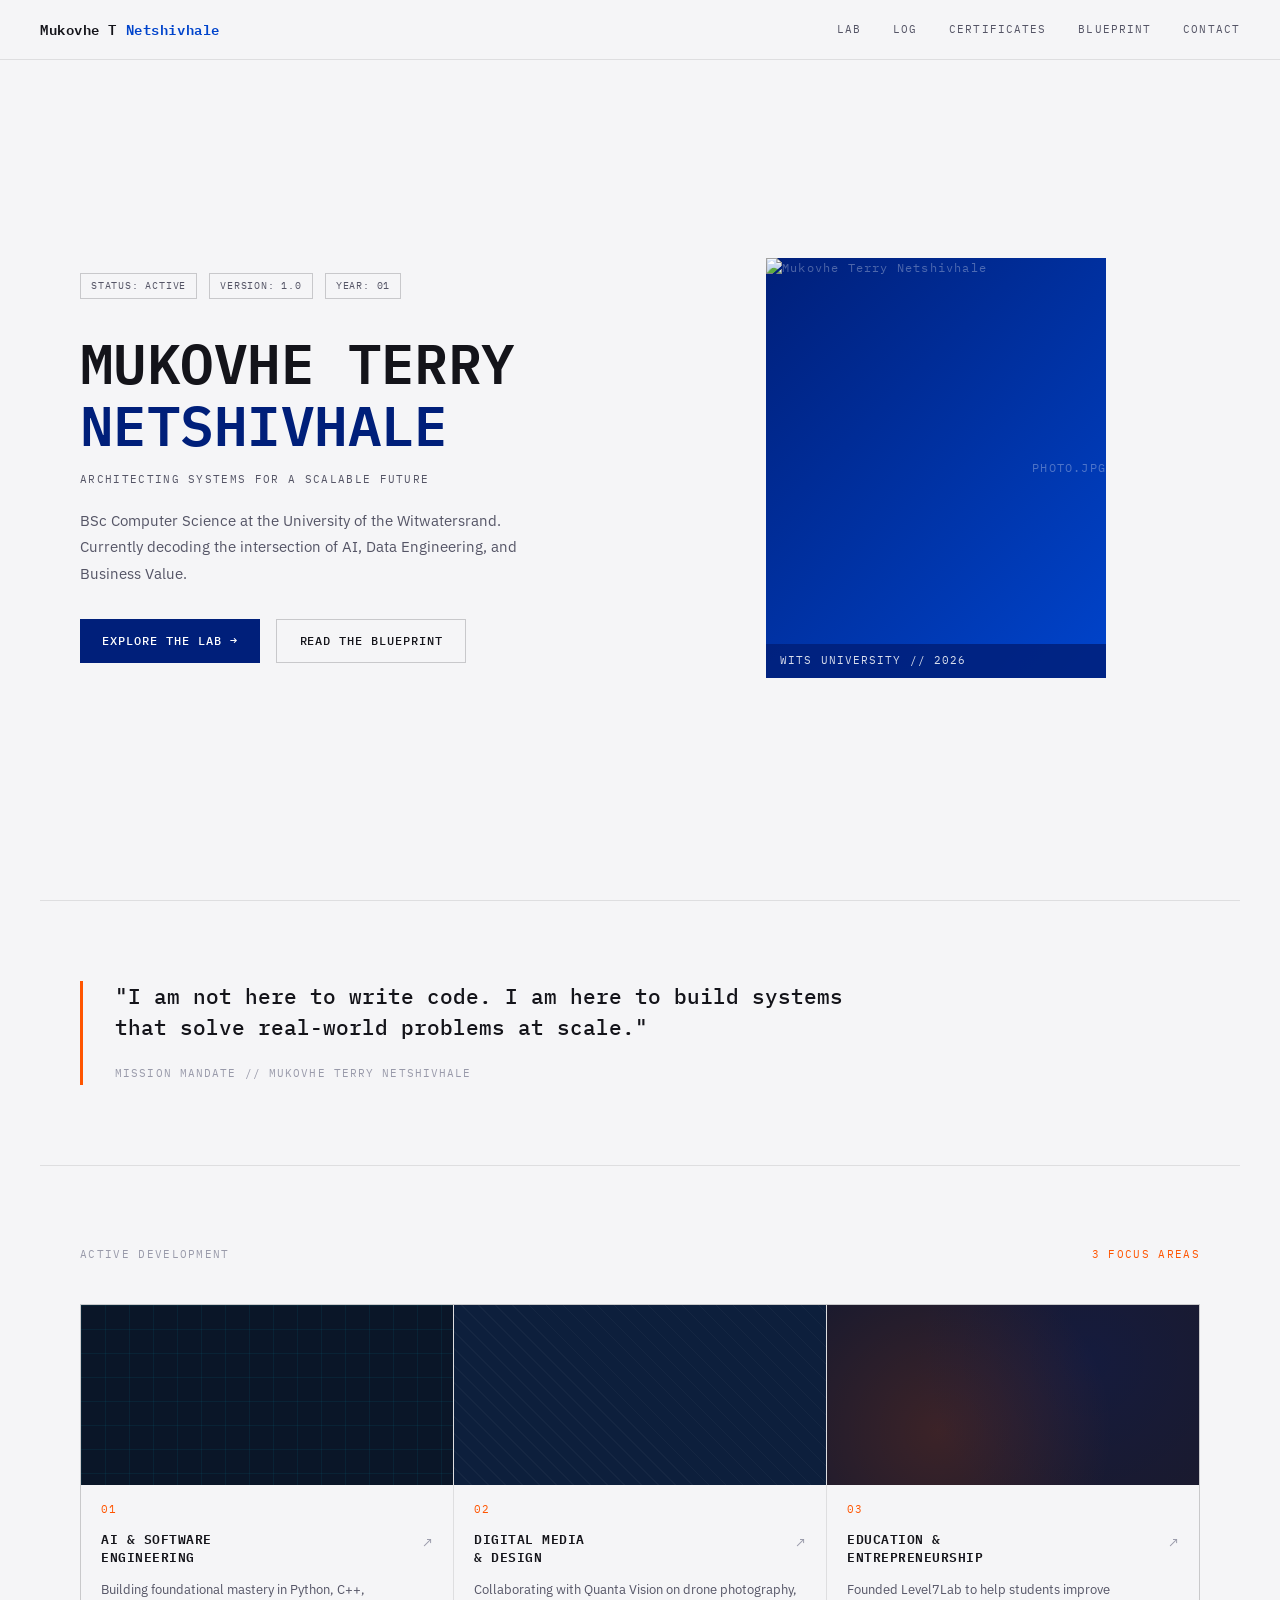
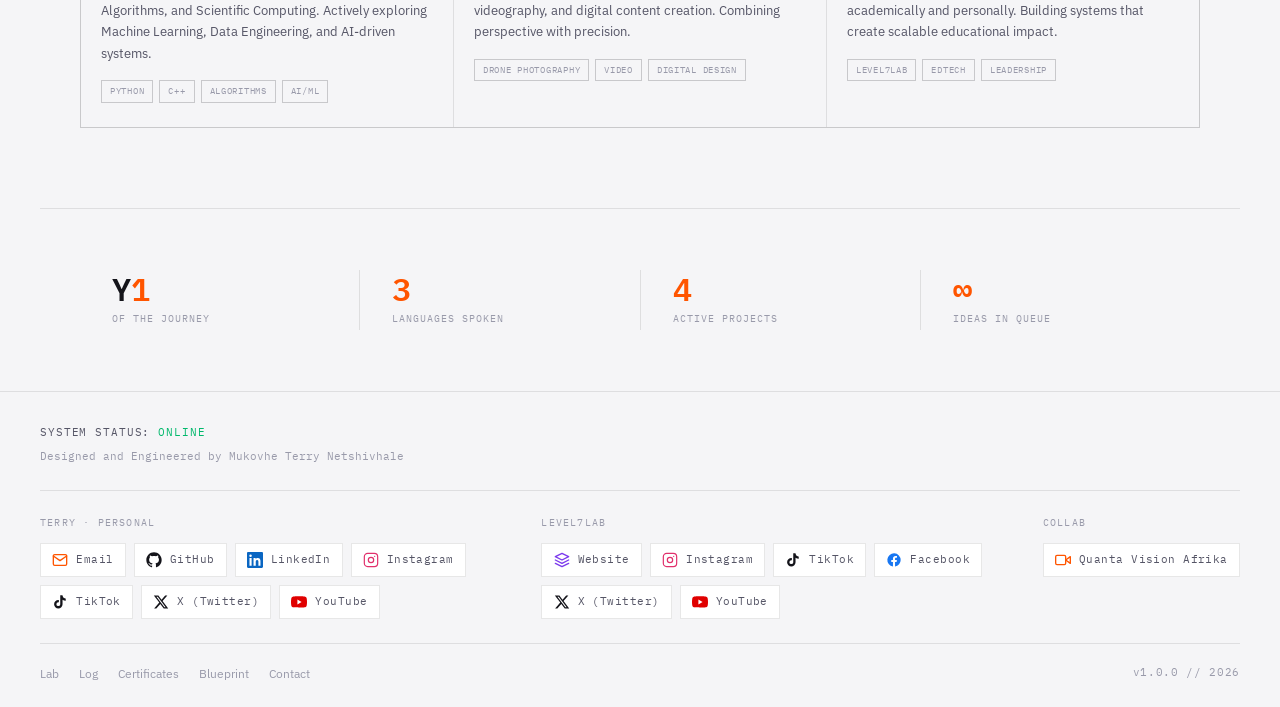
==== commit 77e321fb: "Add files via upload" ====
--- a/terrynets.github.io-main/index.html
+++ b/terrynets.github.io-main/index.html
@@ -153,7 +153,7 @@
 <link rel="preconnect" href="https://fonts.googleapis.com">
 <link rel="preconnect" href="https://fonts.gstatic.com" crossorigin>
 <link href="https://fonts.googleapis.com/css2?family=IBM+Plex+Mono:wght@300;400;500;600&family=IBM+Plex+Sans:wght@300;400;500;600&display=swap" rel="stylesheet">
-<link rel="stylesheet" href="style.css"/>
+<link rel="stylesheet" href="style.css?v=3"/>
 </head>
 <body>
 
@@ -310,24 +310,24 @@
   </div>
   <div class="footer-links">
       <div class="fl-group"><span class="fl-title">TERRY · PERSONAL</span><div class="fl-row">
-        <a class="fl-link brand-email" href="mailto:terrynets.m@outlook.com?subject=Let%27s%20Connect" title="Terry · Email: terrynets.m@outlook.com" aria-label="Terry · Email: terrynets.m@outlook.com"><svg class="ic" aria-hidden="true" focusable="false" viewBox="0 0 24 24" fill="none" stroke="currentColor" stroke-width="2" stroke-linecap="round" stroke-linejoin="round"><rect x="2" y="4" width="20" height="16" rx="2"/><polyline points="22 6 12 13 2 6"/></svg><span>Email</span></a>
-        <a class="fl-link brand-github" href="https://github.com/terrynets" target="_blank" rel="noopener" title="Terry · GitHub: @terrynets" aria-label="Terry · GitHub: @terrynets"><svg class="ic" aria-hidden="true" focusable="false" viewBox="0 0 24 24" fill="currentColor"> <path d="M12 .5C5.65.5.5 5.65.5 12c0 5.1 3.29 9.42 7.86 10.94.58.1.79-.25.79-.56v-2.03c-3.2.69-3.87-1.54-3.87-1.54-.53-1.34-1.29-1.7-1.29-1.7-1.05-.72.08-.7.08-.7 1.16.08 1.77 1.19 1.77 1.19 1.03 1.77 2.71 1.26 3.37.96.1-.75.4-1.26.73-1.55-2.56-.29-5.25-1.28-5.25-5.7 0-1.26.45-2.29 1.19-3.09-.12-.29-.52-1.46.11-3.05 0 0 .97-.31 3.18 1.18.92-.26 1.91-.38 2.89-.39.98.01 1.97.13 2.89.39 2.2-1.49 3.17-1.18 3.17-1.18.63 1.59.23 2.76.11 3.05.74.8 1.19 1.83 1.19 3.09 0 4.43-2.7 5.41-5.27 5.69.41.36.78 1.07.78 2.15v3.19c0 .31.21.67.8.56C20.21 21.42 23.5 17.1 23.5 12c0-6.35-5.15-11.5-11.5-11.5z"/> </svg><span>GitHub</span></a>
-        <a class="fl-link brand-linkedin" href="https://www.linkedin.com/in/mukovhe-netshivhale-447b65428/" target="_blank" rel="noopener" title="Terry · LinkedIn: Mukovhe Netshivhale" aria-label="Terry · LinkedIn: Mukovhe Netshivhale"><svg class="ic" aria-hidden="true" focusable="false" viewBox="0 0 24 24" fill="currentColor"> <path d="M20.447 20.452H17.11v-5.569c0-1.328-.024-3.037-1.851-3.037-1.853 0-2.136 1.445-2.136 2.939v5.667H9.785V9h3.2v1.561h.046c.447-.847 1.535-1.738 3.16-1.738 3.379 0 4.004 2.225 4.004 5.117v6.512zM5.337 7.433a1.875 1.875 0 1 1 0-3.75 1.875 1.875 0 0 1 0 3.75zm1.602 13.019H3.73V9h3.209v11.452zM22.225 0H1.771C.79 0 0 .774 0 1.729v20.542C0 23.227.79 24 1.771 24h20.451C23.2 24 24 23.227 24 22.271V1.729C24 .774 23.2 0 22.222 0h.003z"/> </svg><span>LinkedIn</span></a>
-        <a class="fl-link brand-instagram" href="https://instagram.com/terrynets" target="_blank" rel="noopener" title="Terry · Instagram: @terrynets" aria-label="Terry · Instagram: @terrynets"><svg class="ic" aria-hidden="true" focusable="false" viewBox="0 0 24 24" fill="none" stroke="currentColor" stroke-width="1.8" stroke-linecap="round" stroke-linejoin="round"> <rect x="2" y="2" width="20" height="20" rx="5" ry="5"/> <circle cx="12" cy="12" r="4"/> <circle cx="17.5" cy="6.5" r="1" fill="currentColor" stroke="none"/> </svg><span>Instagram</span></a>
-        <a class="fl-link brand-tiktok" href="https://tiktok.com/@terrynets" target="_blank" rel="noopener" title="Terry · TikTok: @terrynets" aria-label="Terry · TikTok: @terrynets"><svg class="ic" aria-hidden="true" focusable="false" viewBox="0 0 24 24" fill="currentColor"> <path d="M19.59 6.69a4.83 4.83 0 0 1-3.77-4.25V2h-3.45v13.67a2.89 2.89 0 0 1-2.88 2.5 2.89 2.89 0 0 1-2.89-2.89 2.89 2.89 0 0 1 2.89-2.89c.28 0 .54.04.79.1V9.01a6.32 6.32 0 0 0-.79-.05 6.34 6.34 0 0 0-6.34 6.34 6.34 6.34 0 0 0 6.34 6.34 6.34 6.34 0 0 0 6.33-6.34V8.69a8.18 8.18 0 0 0 4.78 1.52V6.76a4.85 4.85 0 0 1-1.01-.07z"/> </svg><span>TikTok</span></a>
-        <a class="fl-link brand-x" href="https://x.com/terrynets21" target="_blank" rel="noopener" title="Terry · X (Twitter): @terrynets21" aria-label="Terry · X (Twitter): @terrynets21"><svg class="ic" aria-hidden="true" focusable="false" viewBox="0 0 24 24" fill="currentColor"> <path d="M18.244 2.25h3.308l-7.227 8.26 8.502 11.24H16.17l-5.214-6.817L4.99 21.75H1.68l7.73-8.835L1.254 2.25H8.08l4.713 6.231zm-1.161 17.52h1.833L7.084 4.126H5.117z"/> </svg><span>X (Twitter)</span></a>
-        <a class="fl-link brand-youtube" href="https://www.youtube.com/@Terrynets" target="_blank" rel="noopener" title="Terry · YouTube: @Terrynets" aria-label="Terry · YouTube: @Terrynets"><svg class="ic" aria-hidden="true" focusable="false" viewBox="0 0 24 24" fill="currentColor"> <path d="M23.5 6.2a3.02 3.02 0 0 0-2.12-2.14C19.5 3.5 12 3.5 12 3.5s-7.5 0-9.38.56A3.02 3.02 0 0 0 .5 6.2 31.6 31.6 0 0 0 0 12a31.6 31.6 0 0 0 .5 5.8 3.02 3.02 0 0 0 2.12 2.14C4.5 20.5 12 20.5 12 20.5s7.5 0 9.38-.56a3.02 3.02 0 0 0 2.12-2.14A31.6 31.6 0 0 0 24 12a31.6 31.6 0 0 0-.5-5.8zM9.6 15.6V8.4l6.3 3.6z"/> </svg><span>YouTube</span></a>
+        <a class="fl-link brand-email" href="mailto:terrynets.m@outlook.com?subject=Let%27s%20Connect" title="Terry · Email: terrynets.m@outlook.com" aria-label="Terry · Email: terrynets.m@outlook.com"><svg class="ic" width="16" height="16" aria-hidden="true" focusable="false" viewBox="0 0 24 24" fill="none" stroke="currentColor" stroke-width="2" stroke-linecap="round" stroke-linejoin="round"><rect x="2" y="4" width="20" height="16" rx="2"/><polyline points="22 6 12 13 2 6"/></svg><span>Email</span></a>
+        <a class="fl-link brand-github" href="https://github.com/terrynets" target="_blank" rel="noopener" title="Terry · GitHub: @terrynets" aria-label="Terry · GitHub: @terrynets"><svg class="ic" width="16" height="16" aria-hidden="true" focusable="false" viewBox="0 0 24 24" fill="currentColor"> <path d="M12 .5C5.65.5.5 5.65.5 12c0 5.1 3.29 9.42 7.86 10.94.58.1.79-.25.79-.56v-2.03c-3.2.69-3.87-1.54-3.87-1.54-.53-1.34-1.29-1.7-1.29-1.7-1.05-.72.08-.7.08-.7 1.16.08 1.77 1.19 1.77 1.19 1.03 1.77 2.71 1.26 3.37.96.1-.75.4-1.26.73-1.55-2.56-.29-5.25-1.28-5.25-5.7 0-1.26.45-2.29 1.19-3.09-.12-.29-.52-1.46.11-3.05 0 0 .97-.31 3.18 1.18.92-.26 1.91-.38 2.89-.39.98.01 1.97.13 2.89.39 2.2-1.49 3.17-1.18 3.17-1.18.63 1.59.23 2.76.11 3.05.74.8 1.19 1.83 1.19 3.09 0 4.43-2.7 5.41-5.27 5.69.41.36.78 1.07.78 2.15v3.19c0 .31.21.67.8.56C20.21 21.42 23.5 17.1 23.5 12c0-6.35-5.15-11.5-11.5-11.5z"/> </svg><span>GitHub</span></a>
+        <a class="fl-link brand-linkedin" href="https://www.linkedin.com/in/mukovhe-netshivhale-447b65428/" target="_blank" rel="noopener" title="Terry · LinkedIn: Mukovhe Netshivhale" aria-label="Terry · LinkedIn: Mukovhe Netshivhale"><svg class="ic" width="16" height="16" aria-hidden="true" focusable="false" viewBox="0 0 24 24" fill="currentColor"> <path d="M20.447 20.452H17.11v-5.569c0-1.328-.024-3.037-1.851-3.037-1.853 0-2.136 1.445-2.136 2.939v5.667H9.785V9h3.2v1.561h.046c.447-.847 1.535-1.738 3.16-1.738 3.379 0 4.004 2.225 4.004 5.117v6.512zM5.337 7.433a1.875 1.875 0 1 1 0-3.75 1.875 1.875 0 0 1 0 3.75zm1.602 13.019H3.73V9h3.209v11.452zM22.225 0H1.771C.79 0 0 .774 0 1.729v20.542C0 23.227.79 24 1.771 24h20.451C23.2 24 24 23.227 24 22.271V1.729C24 .774 23.2 0 22.222 0h.003z"/> </svg><span>LinkedIn</span></a>
+        <a class="fl-link brand-instagram" href="https://instagram.com/terrynets" target="_blank" rel="noopener" title="Terry · Instagram: @terrynets" aria-label="Terry · Instagram: @terrynets"><svg class="ic" width="16" height="16" aria-hidden="true" focusable="false" viewBox="0 0 24 24" fill="none" stroke="currentColor" stroke-width="1.8" stroke-linecap="round" stroke-linejoin="round"> <rect x="2" y="2" width="20" height="20" rx="5" ry="5"/> <circle cx="12" cy="12" r="4"/> <circle cx="17.5" cy="6.5" r="1" fill="currentColor" stroke="none"/> </svg><span>Instagram</span></a>
+        <a class="fl-link brand-tiktok" href="https://tiktok.com/@terrynets" target="_blank" rel="noopener" title="Terry · TikTok: @terrynets" aria-label="Terry · TikTok: @terrynets"><svg class="ic" width="16" height="16" aria-hidden="true" focusable="false" viewBox="0 0 24 24" fill="currentColor"> <path d="M19.59 6.69a4.83 4.83 0 0 1-3.77-4.25V2h-3.45v13.67a2.89 2.89 0 0 1-2.88 2.5 2.89 2.89 0 0 1-2.89-2.89 2.89 2.89 0 0 1 2.89-2.89c.28 0 .54.04.79.1V9.01a6.32 6.32 0 0 0-.79-.05 6.34 6.34 0 0 0-6.34 6.34 6.34 6.34 0 0 0 6.34 6.34 6.34 6.34 0 0 0 6.33-6.34V8.69a8.18 8.18 0 0 0 4.78 1.52V6.76a4.85 4.85 0 0 1-1.01-.07z"/> </svg><span>TikTok</span></a>
+        <a class="fl-link brand-x" href="https://x.com/terrynets21" target="_blank" rel="noopener" title="Terry · X (Twitter): @terrynets21" aria-label="Terry · X (Twitter): @terrynets21"><svg class="ic" width="16" height="16" aria-hidden="true" focusable="false" viewBox="0 0 24 24" fill="currentColor"> <path d="M18.244 2.25h3.308l-7.227 8.26 8.502 11.24H16.17l-5.214-6.817L4.99 21.75H1.68l7.73-8.835L1.254 2.25H8.08l4.713 6.231zm-1.161 17.52h1.833L7.084 4.126H5.117z"/> </svg><span>X (Twitter)</span></a>
+        <a class="fl-link brand-youtube" href="https://www.youtube.com/@Terrynets" target="_blank" rel="noopener" title="Terry · YouTube: @Terrynets" aria-label="Terry · YouTube: @Terrynets"><svg class="ic" width="16" height="16" aria-hidden="true" focusable="false" viewBox="0 0 24 24" fill="currentColor"> <path d="M23.5 6.2a3.02 3.02 0 0 0-2.12-2.14C19.5 3.5 12 3.5 12 3.5s-7.5 0-9.38.56A3.02 3.02 0 0 0 .5 6.2 31.6 31.6 0 0 0 0 12a31.6 31.6 0 0 0 .5 5.8 3.02 3.02 0 0 0 2.12 2.14C4.5 20.5 12 20.5 12 20.5s7.5 0 9.38-.56a3.02 3.02 0 0 0 2.12-2.14A31.6 31.6 0 0 0 24 12a31.6 31.6 0 0 0-.5-5.8zM9.6 15.6V8.4l6.3 3.6z"/> </svg><span>YouTube</span></a>
       </div></div>
       <div class="fl-group"><span class="fl-title">LEVEL7LAB</span><div class="fl-row">
-        <a class="fl-link brand-level7" href="https://level7labs.tech/" target="_blank" rel="noopener" title="Level7Lab · Website: level7labs.tech" aria-label="Level7Lab · Website: level7labs.tech"><svg class="ic" aria-hidden="true" focusable="false" viewBox="0 0 24 24" fill="none" stroke="currentColor" stroke-width="2" stroke-linecap="round" stroke-linejoin="round"> <polygon points="12 2 2 7 12 12 22 7 12 2"/> <polyline points="2 17 12 22 22 17"/> <polyline points="2 12 12 17 22 12"/> </svg><span>Website</span></a>
-        <a class="fl-link brand-instagram" href="https://www.instagram.com/level7lab_/" target="_blank" rel="noopener" title="Level7Lab · Instagram: @level7lab_" aria-label="Level7Lab · Instagram: @level7lab_"><svg class="ic" aria-hidden="true" focusable="false" viewBox="0 0 24 24" fill="none" stroke="currentColor" stroke-width="1.8" stroke-linecap="round" stroke-linejoin="round"> <rect x="2" y="2" width="20" height="20" rx="5" ry="5"/> <circle cx="12" cy="12" r="4"/> <circle cx="17.5" cy="6.5" r="1" fill="currentColor" stroke="none"/> </svg><span>Instagram</span></a>
-        <a class="fl-link brand-tiktok" href="https://tiktok.com/@level7lab" target="_blank" rel="noopener" title="Level7Lab · TikTok: @level7lab" aria-label="Level7Lab · TikTok: @level7lab"><svg class="ic" aria-hidden="true" focusable="false" viewBox="0 0 24 24" fill="currentColor"> <path d="M19.59 6.69a4.83 4.83 0 0 1-3.77-4.25V2h-3.45v13.67a2.89 2.89 0 0 1-2.88 2.5 2.89 2.89 0 0 1-2.89-2.89 2.89 2.89 0 0 1 2.89-2.89c.28 0 .54.04.79.1V9.01a6.32 6.32 0 0 0-.79-.05 6.34 6.34 0 0 0-6.34 6.34 6.34 6.34 0 0 0 6.34 6.34 6.34 6.34 0 0 0 6.33-6.34V8.69a8.18 8.18 0 0 0 4.78 1.52V6.76a4.85 4.85 0 0 1-1.01-.07z"/> </svg><span>TikTok</span></a>
-        <a class="fl-link brand-facebook" href="https://www.facebook.com/level7lab" target="_blank" rel="noopener" title="Level7Lab · Facebook: facebook.com/level7lab" aria-label="Level7Lab · Facebook: facebook.com/level7lab"><svg class="ic" aria-hidden="true" focusable="false" viewBox="0 0 24 24" fill="currentColor"> <path d="M22 12a10 10 0 1 0-11.56 9.88v-6.99H7.9V12h2.54V9.8c0-2.5 1.49-3.89 3.78-3.89 1.1 0 2.24.2 2.24.2v2.46h-1.26c-1.24 0-1.63.77-1.63 1.56V12h2.78l-.44 2.89h-2.34v6.99A10 10 0 0 0 22 12z"/> </svg><span>Facebook</span></a>
-        <a class="fl-link brand-x" href="https://x.com/level7lab" target="_blank" rel="noopener" title="Level7Lab · X (Twitter): @level7lab" aria-label="Level7Lab · X (Twitter): @level7lab"><svg class="ic" aria-hidden="true" focusable="false" viewBox="0 0 24 24" fill="currentColor"> <path d="M18.244 2.25h3.308l-7.227 8.26 8.502 11.24H16.17l-5.214-6.817L4.99 21.75H1.68l7.73-8.835L1.254 2.25H8.08l4.713 6.231zm-1.161 17.52h1.833L7.084 4.126H5.117z"/> </svg><span>X (Twitter)</span></a>
-        <a class="fl-link brand-youtube" href="https://www.youtube.com/@Level7Labs" target="_blank" rel="noopener" title="Level7Lab · YouTube: @Level7Labs" aria-label="Level7Lab · YouTube: @Level7Labs"><svg class="ic" aria-hidden="true" focusable="false" viewBox="0 0 24 24" fill="currentColor"> <path d="M23.5 6.2a3.02 3.02 0 0 0-2.12-2.14C19.5 3.5 12 3.5 12 3.5s-7.5 0-9.38.56A3.02 3.02 0 0 0 .5 6.2 31.6 31.6 0 0 0 0 12a31.6 31.6 0 0 0 .5 5.8 3.02 3.02 0 0 0 2.12 2.14C4.5 20.5 12 20.5 12 20.5s7.5 0 9.38-.56a3.02 3.02 0 0 0 2.12-2.14A31.6 31.6 0 0 0 24 12a31.6 31.6 0 0 0-.5-5.8zM9.6 15.6V8.4l6.3 3.6z"/> </svg><span>YouTube</span></a>
+        <a class="fl-link brand-level7" href="https://level7labs.tech/" target="_blank" rel="noopener" title="Level7Lab · Website: level7labs.tech" aria-label="Level7Lab · Website: level7labs.tech"><svg class="ic" width="16" height="16" aria-hidden="true" focusable="false" viewBox="0 0 24 24" fill="none" stroke="currentColor" stroke-width="2" stroke-linecap="round" stroke-linejoin="round"> <polygon points="12 2 2 7 12 12 22 7 12 2"/> <polyline points="2 17 12 22 22 17"/> <polyline points="2 12 12 17 22 12"/> </svg><span>Website</span></a>
+        <a class="fl-link brand-instagram" href="https://www.instagram.com/level7lab_/" target="_blank" rel="noopener" title="Level7Lab · Instagram: @level7lab_" aria-label="Level7Lab · Instagram: @level7lab_"><svg class="ic" width="16" height="16" aria-hidden="true" focusable="false" viewBox="0 0 24 24" fill="none" stroke="currentColor" stroke-width="1.8" stroke-linecap="round" stroke-linejoin="round"> <rect x="2" y="2" width="20" height="20" rx="5" ry="5"/> <circle cx="12" cy="12" r="4"/> <circle cx="17.5" cy="6.5" r="1" fill="currentColor" stroke="none"/> </svg><span>Instagram</span></a>
+        <a class="fl-link brand-tiktok" href="https://tiktok.com/@level7lab" target="_blank" rel="noopener" title="Level7Lab · TikTok: @level7lab" aria-label="Level7Lab · TikTok: @level7lab"><svg class="ic" width="16" height="16" aria-hidden="true" focusable="false" viewBox="0 0 24 24" fill="currentColor"> <path d="M19.59 6.69a4.83 4.83 0 0 1-3.77-4.25V2h-3.45v13.67a2.89 2.89 0 0 1-2.88 2.5 2.89 2.89 0 0 1-2.89-2.89 2.89 2.89 0 0 1 2.89-2.89c.28 0 .54.04.79.1V9.01a6.32 6.32 0 0 0-.79-.05 6.34 6.34 0 0 0-6.34 6.34 6.34 6.34 0 0 0 6.34 6.34 6.34 6.34 0 0 0 6.33-6.34V8.69a8.18 8.18 0 0 0 4.78 1.52V6.76a4.85 4.85 0 0 1-1.01-.07z"/> </svg><span>TikTok</span></a>
+        <a class="fl-link brand-facebook" href="https://www.facebook.com/level7lab" target="_blank" rel="noopener" title="Level7Lab · Facebook: facebook.com/level7lab" aria-label="Level7Lab · Facebook: facebook.com/level7lab"><svg class="ic" width="16" height="16" aria-hidden="true" focusable="false" viewBox="0 0 24 24" fill="currentColor"> <path d="M22 12a10 10 0 1 0-11.56 9.88v-6.99H7.9V12h2.54V9.8c0-2.5 1.49-3.89 3.78-3.89 1.1 0 2.24.2 2.24.2v2.46h-1.26c-1.24 0-1.63.77-1.63 1.56V12h2.78l-.44 2.89h-2.34v6.99A10 10 0 0 0 22 12z"/> </svg><span>Facebook</span></a>
+        <a class="fl-link brand-x" href="https://x.com/level7lab" target="_blank" rel="noopener" title="Level7Lab · X (Twitter): @level7lab" aria-label="Level7Lab · X (Twitter): @level7lab"><svg class="ic" width="16" height="16" aria-hidden="true" focusable="false" viewBox="0 0 24 24" fill="currentColor"> <path d="M18.244 2.25h3.308l-7.227 8.26 8.502 11.24H16.17l-5.214-6.817L4.99 21.75H1.68l7.73-8.835L1.254 2.25H8.08l4.713 6.231zm-1.161 17.52h1.833L7.084 4.126H5.117z"/> </svg><span>X (Twitter)</span></a>
+        <a class="fl-link brand-youtube" href="https://www.youtube.com/@Level7Labs" target="_blank" rel="noopener" title="Level7Lab · YouTube: @Level7Labs" aria-label="Level7Lab · YouTube: @Level7Labs"><svg class="ic" width="16" height="16" aria-hidden="true" focusable="false" viewBox="0 0 24 24" fill="currentColor"> <path d="M23.5 6.2a3.02 3.02 0 0 0-2.12-2.14C19.5 3.5 12 3.5 12 3.5s-7.5 0-9.38.56A3.02 3.02 0 0 0 .5 6.2 31.6 31.6 0 0 0 0 12a31.6 31.6 0 0 0 .5 5.8 3.02 3.02 0 0 0 2.12 2.14C4.5 20.5 12 20.5 12 20.5s7.5 0 9.38-.56a3.02 3.02 0 0 0 2.12-2.14A31.6 31.6 0 0 0 24 12a31.6 31.6 0 0 0-.5-5.8zM9.6 15.6V8.4l6.3 3.6z"/> </svg><span>YouTube</span></a>
       </div></div>
       <div class="fl-group"><span class="fl-title">COLLAB</span><div class="fl-row">
-        <a class="fl-link brand-qva" href="https://qvisionafrika.com/" target="_blank" rel="noopener" title="Collab · Quanta Vision Afrika: Photography & videography" aria-label="Collab · Quanta Vision Afrika: Photography & videography"><svg class="ic" aria-hidden="true" focusable="false" viewBox="0 0 24 24" fill="none" stroke="currentColor" stroke-width="2" stroke-linecap="round" stroke-linejoin="round"> <path d="M23 7l-7 5 7 5V7z"/> <rect x="1" y="5" width="15" height="14" rx="2" ry="2"/> </svg><span>Quanta Vision Afrika</span></a>
+        <a class="fl-link brand-qva" href="https://qvisionafrika.com/" target="_blank" rel="noopener" title="Collab · Quanta Vision Afrika: Photography & videography" aria-label="Collab · Quanta Vision Afrika: Photography & videography"><svg class="ic" width="16" height="16" aria-hidden="true" focusable="false" viewBox="0 0 24 24" fill="none" stroke="currentColor" stroke-width="2" stroke-linecap="round" stroke-linejoin="round"> <path d="M23 7l-7 5 7 5V7z"/> <rect x="1" y="5" width="15" height="14" rx="2" ry="2"/> </svg><span>Quanta Vision Afrika</span></a>
       </div></div>
   </div>
   <div class="footer-bottom">
--- a/terrynets.github.io-main/style.css
+++ b/terrynets.github.io-main/style.css
@@ -931,7 +931,7 @@
 }
 
 /* ========== ICON LINKS (footer + contact) ========== */
-.ic { width: 1em; height: 1em; display: block; flex-shrink: 0; }
+.ic { width: 16px; height: 16px; max-width: 16px; max-height: 16px; display: block; flex-shrink: 0; }
 .brand-email { --brand: var(--orange); }
 .brand-github { --brand: #14141a; }
 .brand-linkedin { --brand: #0a66c2; }
@@ -974,7 +974,7 @@
   text-decoration: none;
   transition: color 0.2s, border-color 0.2s, background 0.2s, transform 0.2s;
 }
-.fl-link .ic { font-size: 15px; color: var(--brand, var(--text-muted)); }
+.fl-link .ic { width: 16px; height: 16px; color: var(--brand, var(--text-muted)); }
 .fl-link:hover { color: var(--text); border-color: var(--brand, var(--orange)); background: var(--surface2); transform: translateY(-1px); }
 
 .cl-group-label {
@@ -987,18 +987,14 @@
   border-bottom: 1px solid var(--border);
 }
 .contact-link-item { gap: 1rem; }
-.cl-main { display: flex; align-items: center; gap: 1rem; min-width: 0; }
+.cl-main { display: flex; align-items: center; gap: 0.9rem; min-width: 0; }
 .cl-icon {
-  width: 38px; height: 38px;
+  width: 16px; height: 16px;
   display: flex; align-items: center; justify-content: center;
-  border: 1px solid var(--border);
-  background: var(--surface);
   color: var(--brand, var(--text));
-  font-size: 18px;
   flex-shrink: 0;
-  transition: border-color 0.2s, background 0.2s;
-}
-.contact-link-item:hover .cl-icon { border-color: var(--brand, var(--orange)); background: var(--surface2); }
+}
+.cl-icon .ic { width: 16px; height: 16px; }
 .cl-value { overflow-wrap: anywhere; }
 
 .project-status.completed { color: var(--green); }
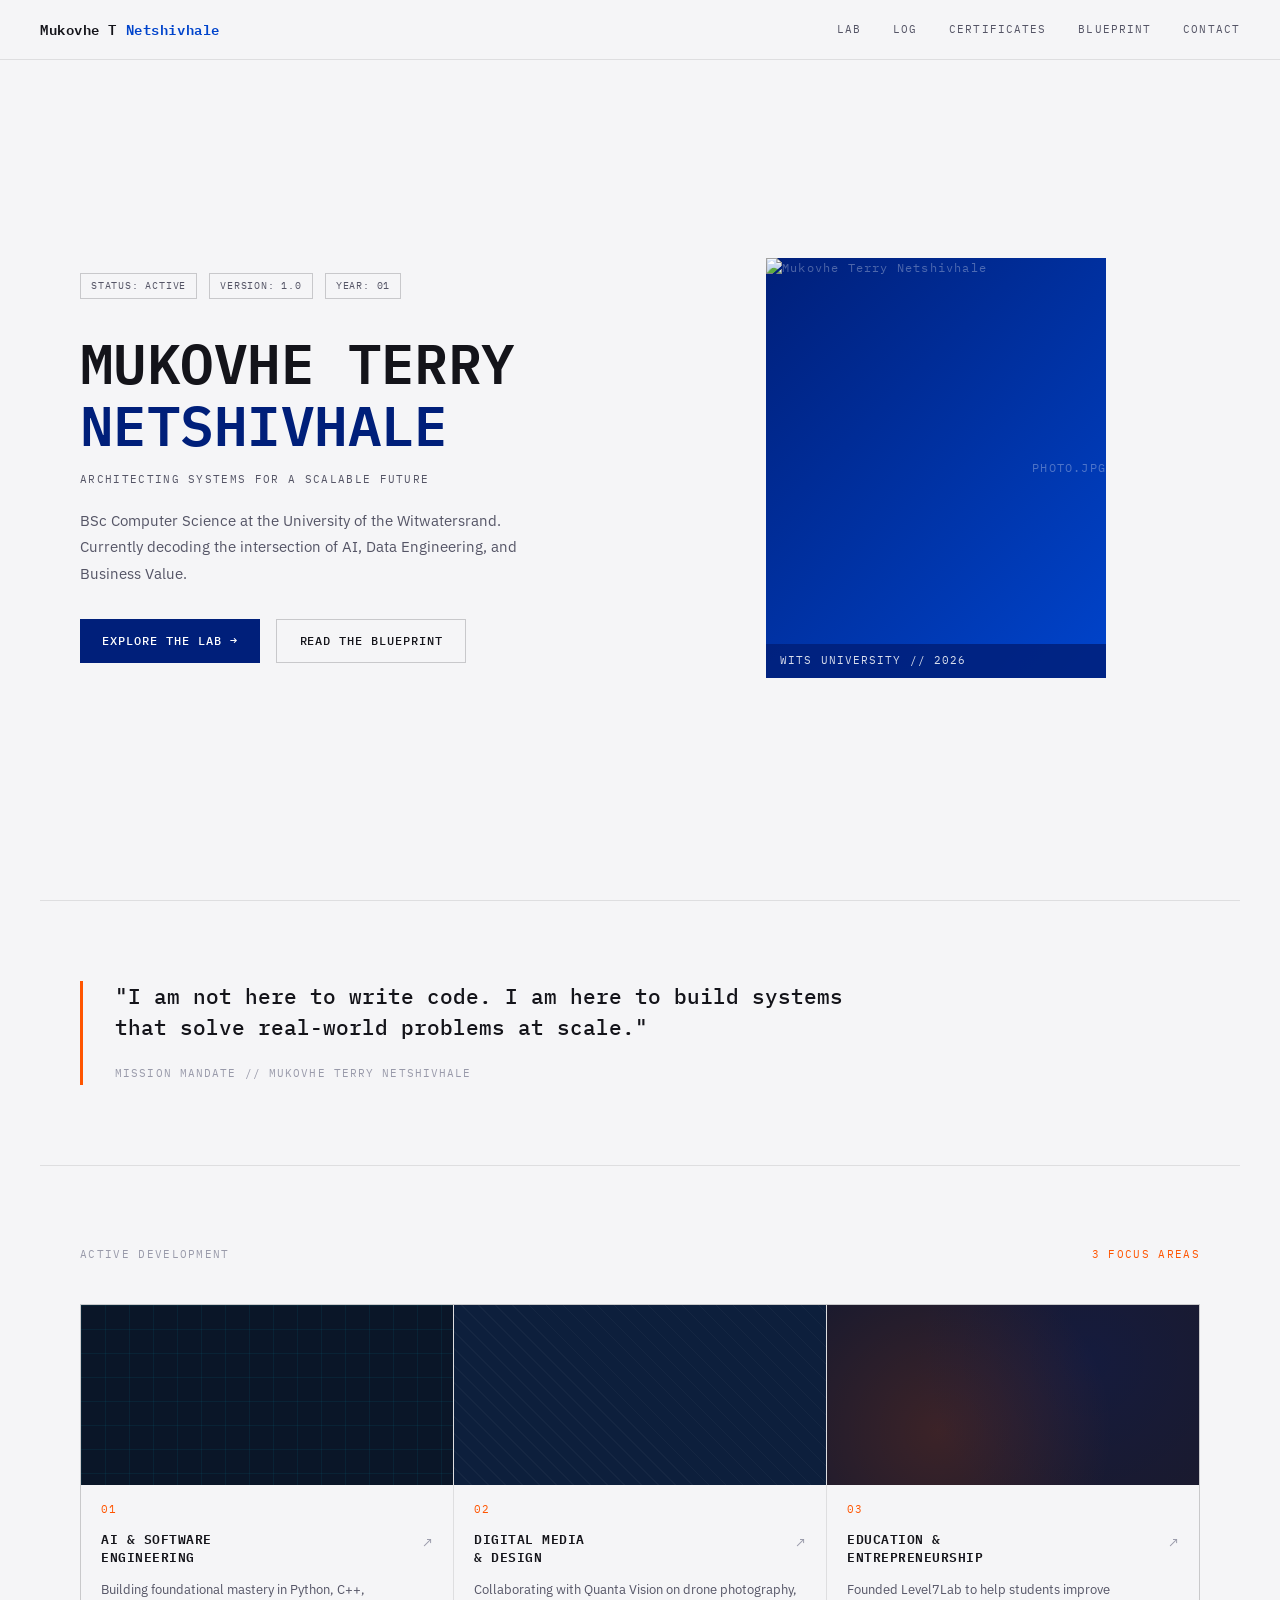
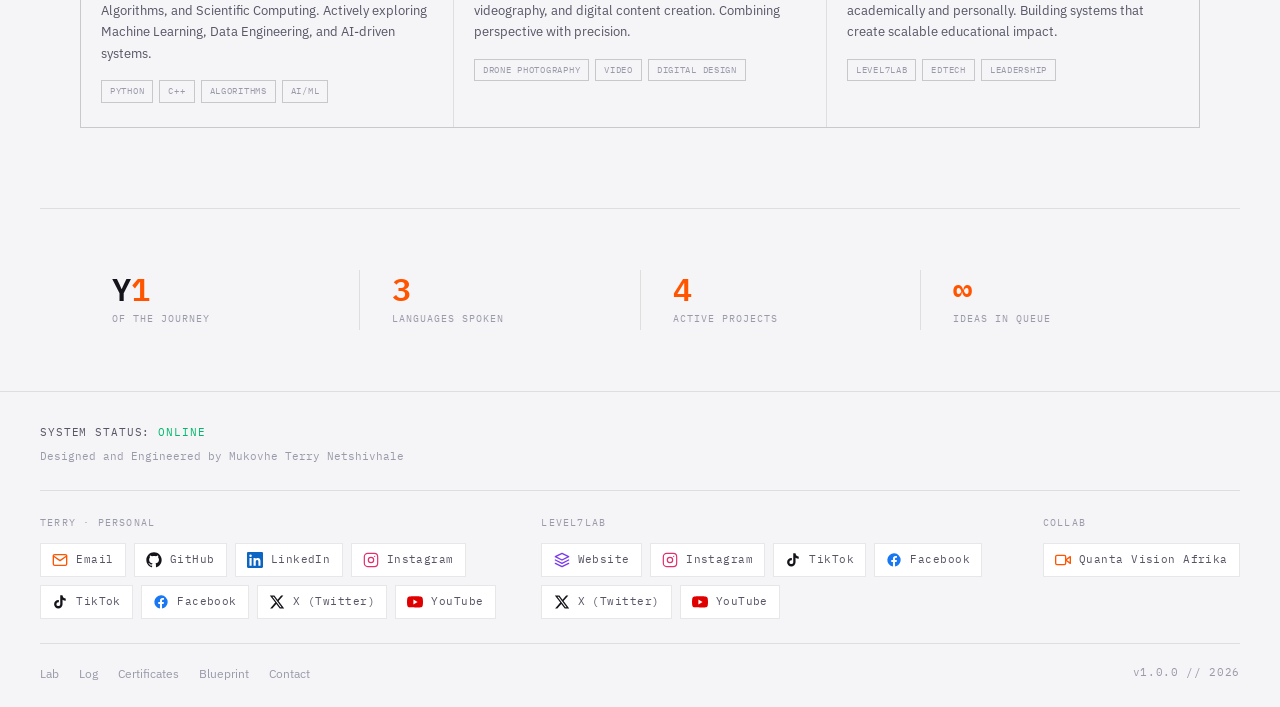
==== commit 4f3e5b69: "Add files via upload" ====
--- a/terrynets.github.io-main/index.html
+++ b/terrynets.github.io-main/index.html
@@ -123,7 +123,8 @@
     "https://www.linkedin.com/in/mukovhe-netshivhale-447b65428/",
     "https://instagram.com/terrynets",
     "https://tiktok.com/@terrynets",
-    "https://x.com/terrynets21",
+    "https://www.facebook.com/Terrynets.M/",
+    "https://x.com/terrynets_",
     "https://www.youtube.com/@Terrynets"
    ],
    "worksFor": {
@@ -141,8 +142,8 @@
    },
    "sameAs": [
     "https://www.instagram.com/level7lab_/",
-    "https://tiktok.com/@level7lab",
-    "https://www.facebook.com/level7lab",
+    "https://www.tiktok.com/@level7labs_",
+    "https://www.facebook.com/profile.php?id=61593393475590",
     "https://x.com/level7lab",
     "https://www.youtube.com/@Level7Labs"
    ]
@@ -315,14 +316,15 @@
         <a class="fl-link brand-linkedin" href="https://www.linkedin.com/in/mukovhe-netshivhale-447b65428/" target="_blank" rel="noopener" title="Terry · LinkedIn: Mukovhe Netshivhale" aria-label="Terry · LinkedIn: Mukovhe Netshivhale"><svg class="ic" width="16" height="16" aria-hidden="true" focusable="false" viewBox="0 0 24 24" fill="currentColor"> <path d="M20.447 20.452H17.11v-5.569c0-1.328-.024-3.037-1.851-3.037-1.853 0-2.136 1.445-2.136 2.939v5.667H9.785V9h3.2v1.561h.046c.447-.847 1.535-1.738 3.16-1.738 3.379 0 4.004 2.225 4.004 5.117v6.512zM5.337 7.433a1.875 1.875 0 1 1 0-3.75 1.875 1.875 0 0 1 0 3.75zm1.602 13.019H3.73V9h3.209v11.452zM22.225 0H1.771C.79 0 0 .774 0 1.729v20.542C0 23.227.79 24 1.771 24h20.451C23.2 24 24 23.227 24 22.271V1.729C24 .774 23.2 0 22.222 0h.003z"/> </svg><span>LinkedIn</span></a>
         <a class="fl-link brand-instagram" href="https://instagram.com/terrynets" target="_blank" rel="noopener" title="Terry · Instagram: @terrynets" aria-label="Terry · Instagram: @terrynets"><svg class="ic" width="16" height="16" aria-hidden="true" focusable="false" viewBox="0 0 24 24" fill="none" stroke="currentColor" stroke-width="1.8" stroke-linecap="round" stroke-linejoin="round"> <rect x="2" y="2" width="20" height="20" rx="5" ry="5"/> <circle cx="12" cy="12" r="4"/> <circle cx="17.5" cy="6.5" r="1" fill="currentColor" stroke="none"/> </svg><span>Instagram</span></a>
         <a class="fl-link brand-tiktok" href="https://tiktok.com/@terrynets" target="_blank" rel="noopener" title="Terry · TikTok: @terrynets" aria-label="Terry · TikTok: @terrynets"><svg class="ic" width="16" height="16" aria-hidden="true" focusable="false" viewBox="0 0 24 24" fill="currentColor"> <path d="M19.59 6.69a4.83 4.83 0 0 1-3.77-4.25V2h-3.45v13.67a2.89 2.89 0 0 1-2.88 2.5 2.89 2.89 0 0 1-2.89-2.89 2.89 2.89 0 0 1 2.89-2.89c.28 0 .54.04.79.1V9.01a6.32 6.32 0 0 0-.79-.05 6.34 6.34 0 0 0-6.34 6.34 6.34 6.34 0 0 0 6.34 6.34 6.34 6.34 0 0 0 6.33-6.34V8.69a8.18 8.18 0 0 0 4.78 1.52V6.76a4.85 4.85 0 0 1-1.01-.07z"/> </svg><span>TikTok</span></a>
-        <a class="fl-link brand-x" href="https://x.com/terrynets21" target="_blank" rel="noopener" title="Terry · X (Twitter): @terrynets21" aria-label="Terry · X (Twitter): @terrynets21"><svg class="ic" width="16" height="16" aria-hidden="true" focusable="false" viewBox="0 0 24 24" fill="currentColor"> <path d="M18.244 2.25h3.308l-7.227 8.26 8.502 11.24H16.17l-5.214-6.817L4.99 21.75H1.68l7.73-8.835L1.254 2.25H8.08l4.713 6.231zm-1.161 17.52h1.833L7.084 4.126H5.117z"/> </svg><span>X (Twitter)</span></a>
+        <a class="fl-link brand-facebook" href="https://www.facebook.com/Terrynets.M/" target="_blank" rel="noopener" title="Terry · Facebook: Terrynets.M" aria-label="Terry · Facebook: Terrynets.M"><svg class="ic" width="16" height="16" aria-hidden="true" focusable="false" viewBox="0 0 24 24" fill="currentColor"> <path d="M22 12a10 10 0 1 0-11.56 9.88v-6.99H7.9V12h2.54V9.8c0-2.5 1.49-3.89 3.78-3.89 1.1 0 2.24.2 2.24.2v2.46h-1.26c-1.24 0-1.63.77-1.63 1.56V12h2.78l-.44 2.89h-2.34v6.99A10 10 0 0 0 22 12z"/> </svg><span>Facebook</span></a>
+        <a class="fl-link brand-x" href="https://x.com/terrynets_" target="_blank" rel="noopener" title="Terry · X (Twitter): @terrynets_" aria-label="Terry · X (Twitter): @terrynets_"><svg class="ic" width="16" height="16" aria-hidden="true" focusable="false" viewBox="0 0 24 24" fill="currentColor"> <path d="M18.244 2.25h3.308l-7.227 8.26 8.502 11.24H16.17l-5.214-6.817L4.99 21.75H1.68l7.73-8.835L1.254 2.25H8.08l4.713 6.231zm-1.161 17.52h1.833L7.084 4.126H5.117z"/> </svg><span>X (Twitter)</span></a>
         <a class="fl-link brand-youtube" href="https://www.youtube.com/@Terrynets" target="_blank" rel="noopener" title="Terry · YouTube: @Terrynets" aria-label="Terry · YouTube: @Terrynets"><svg class="ic" width="16" height="16" aria-hidden="true" focusable="false" viewBox="0 0 24 24" fill="currentColor"> <path d="M23.5 6.2a3.02 3.02 0 0 0-2.12-2.14C19.5 3.5 12 3.5 12 3.5s-7.5 0-9.38.56A3.02 3.02 0 0 0 .5 6.2 31.6 31.6 0 0 0 0 12a31.6 31.6 0 0 0 .5 5.8 3.02 3.02 0 0 0 2.12 2.14C4.5 20.5 12 20.5 12 20.5s7.5 0 9.38-.56a3.02 3.02 0 0 0 2.12-2.14A31.6 31.6 0 0 0 24 12a31.6 31.6 0 0 0-.5-5.8zM9.6 15.6V8.4l6.3 3.6z"/> </svg><span>YouTube</span></a>
       </div></div>
       <div class="fl-group"><span class="fl-title">LEVEL7LAB</span><div class="fl-row">
-        <a class="fl-link brand-level7" href="https://level7labs.tech/" target="_blank" rel="noopener" title="Level7Lab · Website: level7labs.tech" aria-label="Level7Lab · Website: level7labs.tech"><svg class="ic" width="16" height="16" aria-hidden="true" focusable="false" viewBox="0 0 24 24" fill="none" stroke="currentColor" stroke-width="2" stroke-linecap="round" stroke-linejoin="round"> <polygon points="12 2 2 7 12 12 22 7 12 2"/> <polyline points="2 17 12 22 22 17"/> <polyline points="2 12 12 17 22 12"/> </svg><span>Website</span></a>
+        <a class="fl-link brand-level7" href="https://level7labs.dpdns.org/" target="_blank" rel="noopener" title="Level7Lab · Website: level7labs.dpdns.org" aria-label="Level7Lab · Website: level7labs.dpdns.org"><svg class="ic" width="16" height="16" aria-hidden="true" focusable="false" viewBox="0 0 24 24" fill="none" stroke="currentColor" stroke-width="2" stroke-linecap="round" stroke-linejoin="round"> <polygon points="12 2 2 7 12 12 22 7 12 2"/> <polyline points="2 17 12 22 22 17"/> <polyline points="2 12 12 17 22 12"/> </svg><span>Website</span></a>
         <a class="fl-link brand-instagram" href="https://www.instagram.com/level7lab_/" target="_blank" rel="noopener" title="Level7Lab · Instagram: @level7lab_" aria-label="Level7Lab · Instagram: @level7lab_"><svg class="ic" width="16" height="16" aria-hidden="true" focusable="false" viewBox="0 0 24 24" fill="none" stroke="currentColor" stroke-width="1.8" stroke-linecap="round" stroke-linejoin="round"> <rect x="2" y="2" width="20" height="20" rx="5" ry="5"/> <circle cx="12" cy="12" r="4"/> <circle cx="17.5" cy="6.5" r="1" fill="currentColor" stroke="none"/> </svg><span>Instagram</span></a>
-        <a class="fl-link brand-tiktok" href="https://tiktok.com/@level7lab" target="_blank" rel="noopener" title="Level7Lab · TikTok: @level7lab" aria-label="Level7Lab · TikTok: @level7lab"><svg class="ic" width="16" height="16" aria-hidden="true" focusable="false" viewBox="0 0 24 24" fill="currentColor"> <path d="M19.59 6.69a4.83 4.83 0 0 1-3.77-4.25V2h-3.45v13.67a2.89 2.89 0 0 1-2.88 2.5 2.89 2.89 0 0 1-2.89-2.89 2.89 2.89 0 0 1 2.89-2.89c.28 0 .54.04.79.1V9.01a6.32 6.32 0 0 0-.79-.05 6.34 6.34 0 0 0-6.34 6.34 6.34 6.34 0 0 0 6.34 6.34 6.34 6.34 0 0 0 6.33-6.34V8.69a8.18 8.18 0 0 0 4.78 1.52V6.76a4.85 4.85 0 0 1-1.01-.07z"/> </svg><span>TikTok</span></a>
-        <a class="fl-link brand-facebook" href="https://www.facebook.com/level7lab" target="_blank" rel="noopener" title="Level7Lab · Facebook: facebook.com/level7lab" aria-label="Level7Lab · Facebook: facebook.com/level7lab"><svg class="ic" width="16" height="16" aria-hidden="true" focusable="false" viewBox="0 0 24 24" fill="currentColor"> <path d="M22 12a10 10 0 1 0-11.56 9.88v-6.99H7.9V12h2.54V9.8c0-2.5 1.49-3.89 3.78-3.89 1.1 0 2.24.2 2.24.2v2.46h-1.26c-1.24 0-1.63.77-1.63 1.56V12h2.78l-.44 2.89h-2.34v6.99A10 10 0 0 0 22 12z"/> </svg><span>Facebook</span></a>
+        <a class="fl-link brand-tiktok" href="https://www.tiktok.com/@level7labs_" target="_blank" rel="noopener" title="Level7Lab · TikTok: @level7labs_" aria-label="Level7Lab · TikTok: @level7labs_"><svg class="ic" width="16" height="16" aria-hidden="true" focusable="false" viewBox="0 0 24 24" fill="currentColor"> <path d="M19.59 6.69a4.83 4.83 0 0 1-3.77-4.25V2h-3.45v13.67a2.89 2.89 0 0 1-2.88 2.5 2.89 2.89 0 0 1-2.89-2.89 2.89 2.89 0 0 1 2.89-2.89c.28 0 .54.04.79.1V9.01a6.32 6.32 0 0 0-.79-.05 6.34 6.34 0 0 0-6.34 6.34 6.34 6.34 0 0 0 6.34 6.34 6.34 6.34 0 0 0 6.33-6.34V8.69a8.18 8.18 0 0 0 4.78 1.52V6.76a4.85 4.85 0 0 1-1.01-.07z"/> </svg><span>TikTok</span></a>
+        <a class="fl-link brand-facebook" href="https://www.facebook.com/profile.php?id=61593393475590" target="_blank" rel="noopener" title="Level7Lab · Facebook: Level7Lab page" aria-label="Level7Lab · Facebook: Level7Lab page"><svg class="ic" width="16" height="16" aria-hidden="true" focusable="false" viewBox="0 0 24 24" fill="currentColor"> <path d="M22 12a10 10 0 1 0-11.56 9.88v-6.99H7.9V12h2.54V9.8c0-2.5 1.49-3.89 3.78-3.89 1.1 0 2.24.2 2.24.2v2.46h-1.26c-1.24 0-1.63.77-1.63 1.56V12h2.78l-.44 2.89h-2.34v6.99A10 10 0 0 0 22 12z"/> </svg><span>Facebook</span></a>
         <a class="fl-link brand-x" href="https://x.com/level7lab" target="_blank" rel="noopener" title="Level7Lab · X (Twitter): @level7lab" aria-label="Level7Lab · X (Twitter): @level7lab"><svg class="ic" width="16" height="16" aria-hidden="true" focusable="false" viewBox="0 0 24 24" fill="currentColor"> <path d="M18.244 2.25h3.308l-7.227 8.26 8.502 11.24H16.17l-5.214-6.817L4.99 21.75H1.68l7.73-8.835L1.254 2.25H8.08l4.713 6.231zm-1.161 17.52h1.833L7.084 4.126H5.117z"/> </svg><span>X (Twitter)</span></a>
         <a class="fl-link brand-youtube" href="https://www.youtube.com/@Level7Labs" target="_blank" rel="noopener" title="Level7Lab · YouTube: @Level7Labs" aria-label="Level7Lab · YouTube: @Level7Labs"><svg class="ic" width="16" height="16" aria-hidden="true" focusable="false" viewBox="0 0 24 24" fill="currentColor"> <path d="M23.5 6.2a3.02 3.02 0 0 0-2.12-2.14C19.5 3.5 12 3.5 12 3.5s-7.5 0-9.38.56A3.02 3.02 0 0 0 .5 6.2 31.6 31.6 0 0 0 0 12a31.6 31.6 0 0 0 .5 5.8 3.02 3.02 0 0 0 2.12 2.14C4.5 20.5 12 20.5 12 20.5s7.5 0 9.38-.56a3.02 3.02 0 0 0 2.12-2.14A31.6 31.6 0 0 0 24 12a31.6 31.6 0 0 0-.5-5.8zM9.6 15.6V8.4l6.3 3.6z"/> </svg><span>YouTube</span></a>
       </div></div>
